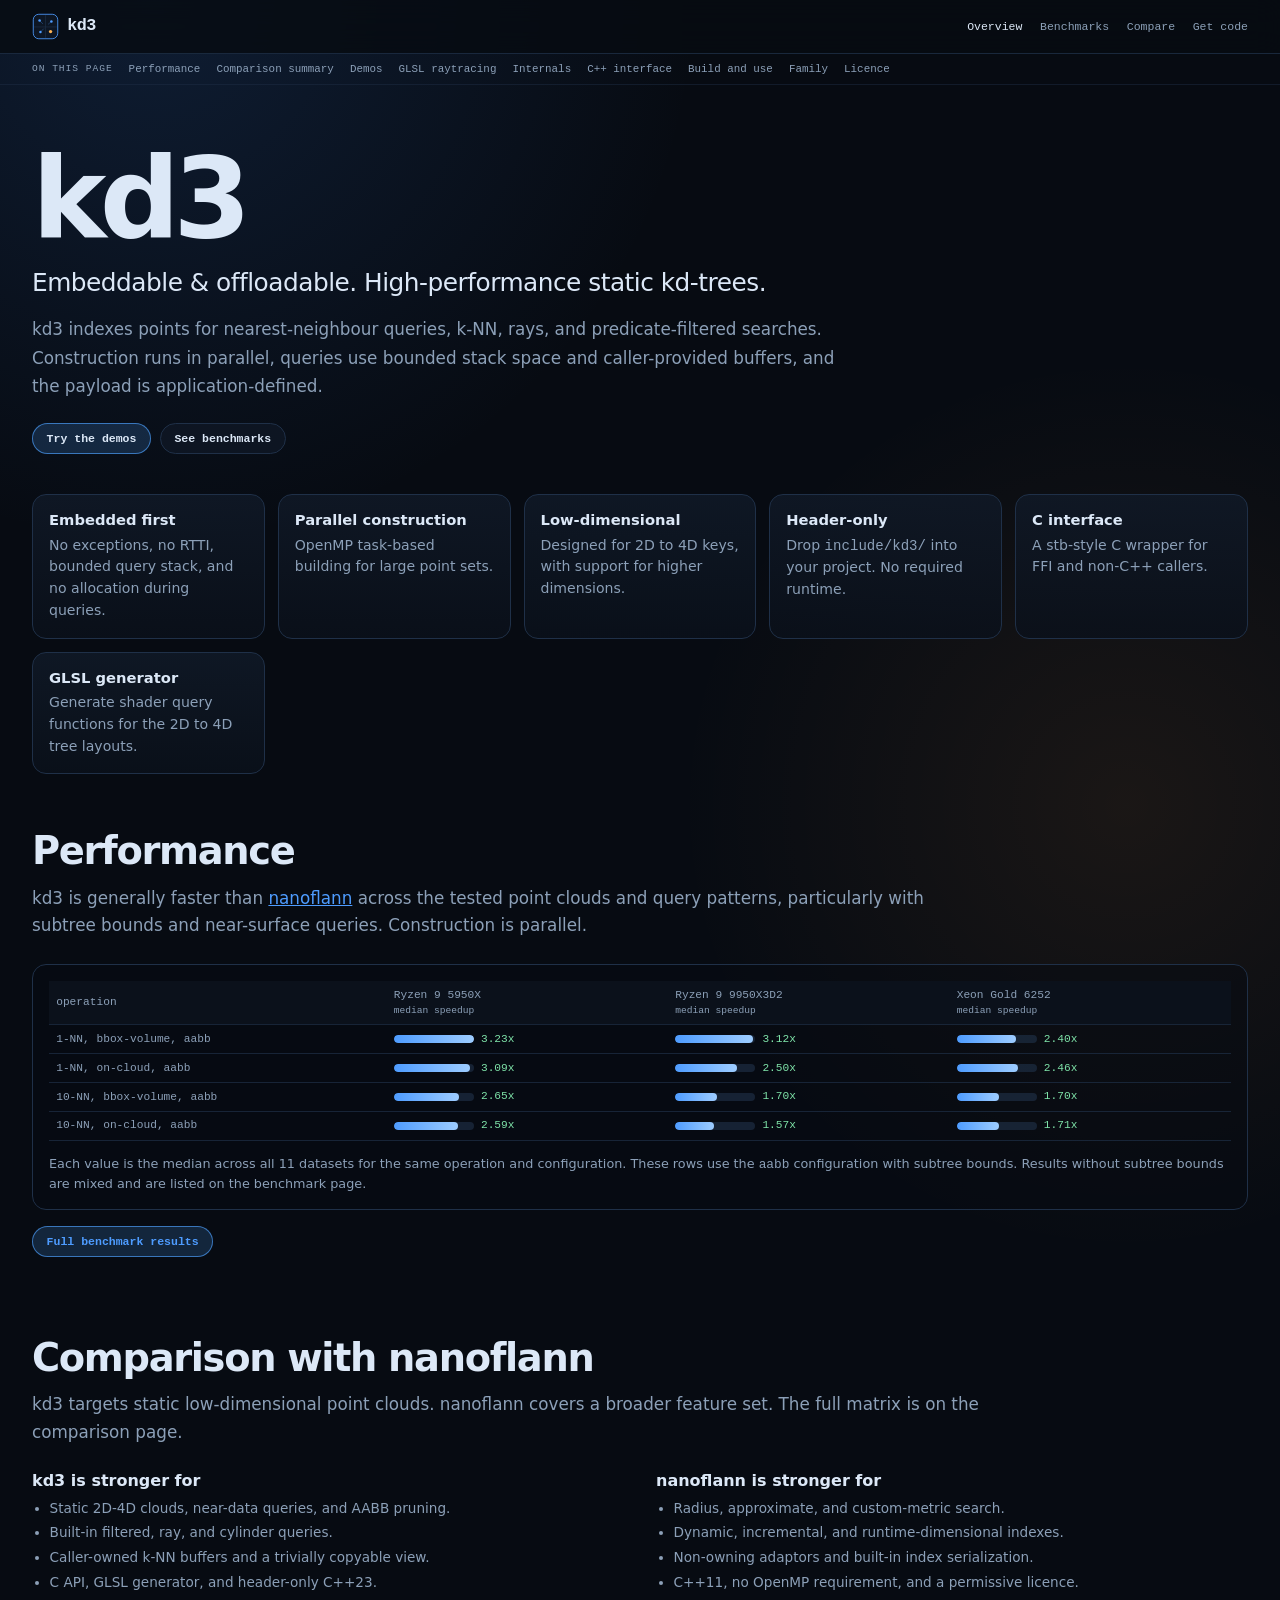
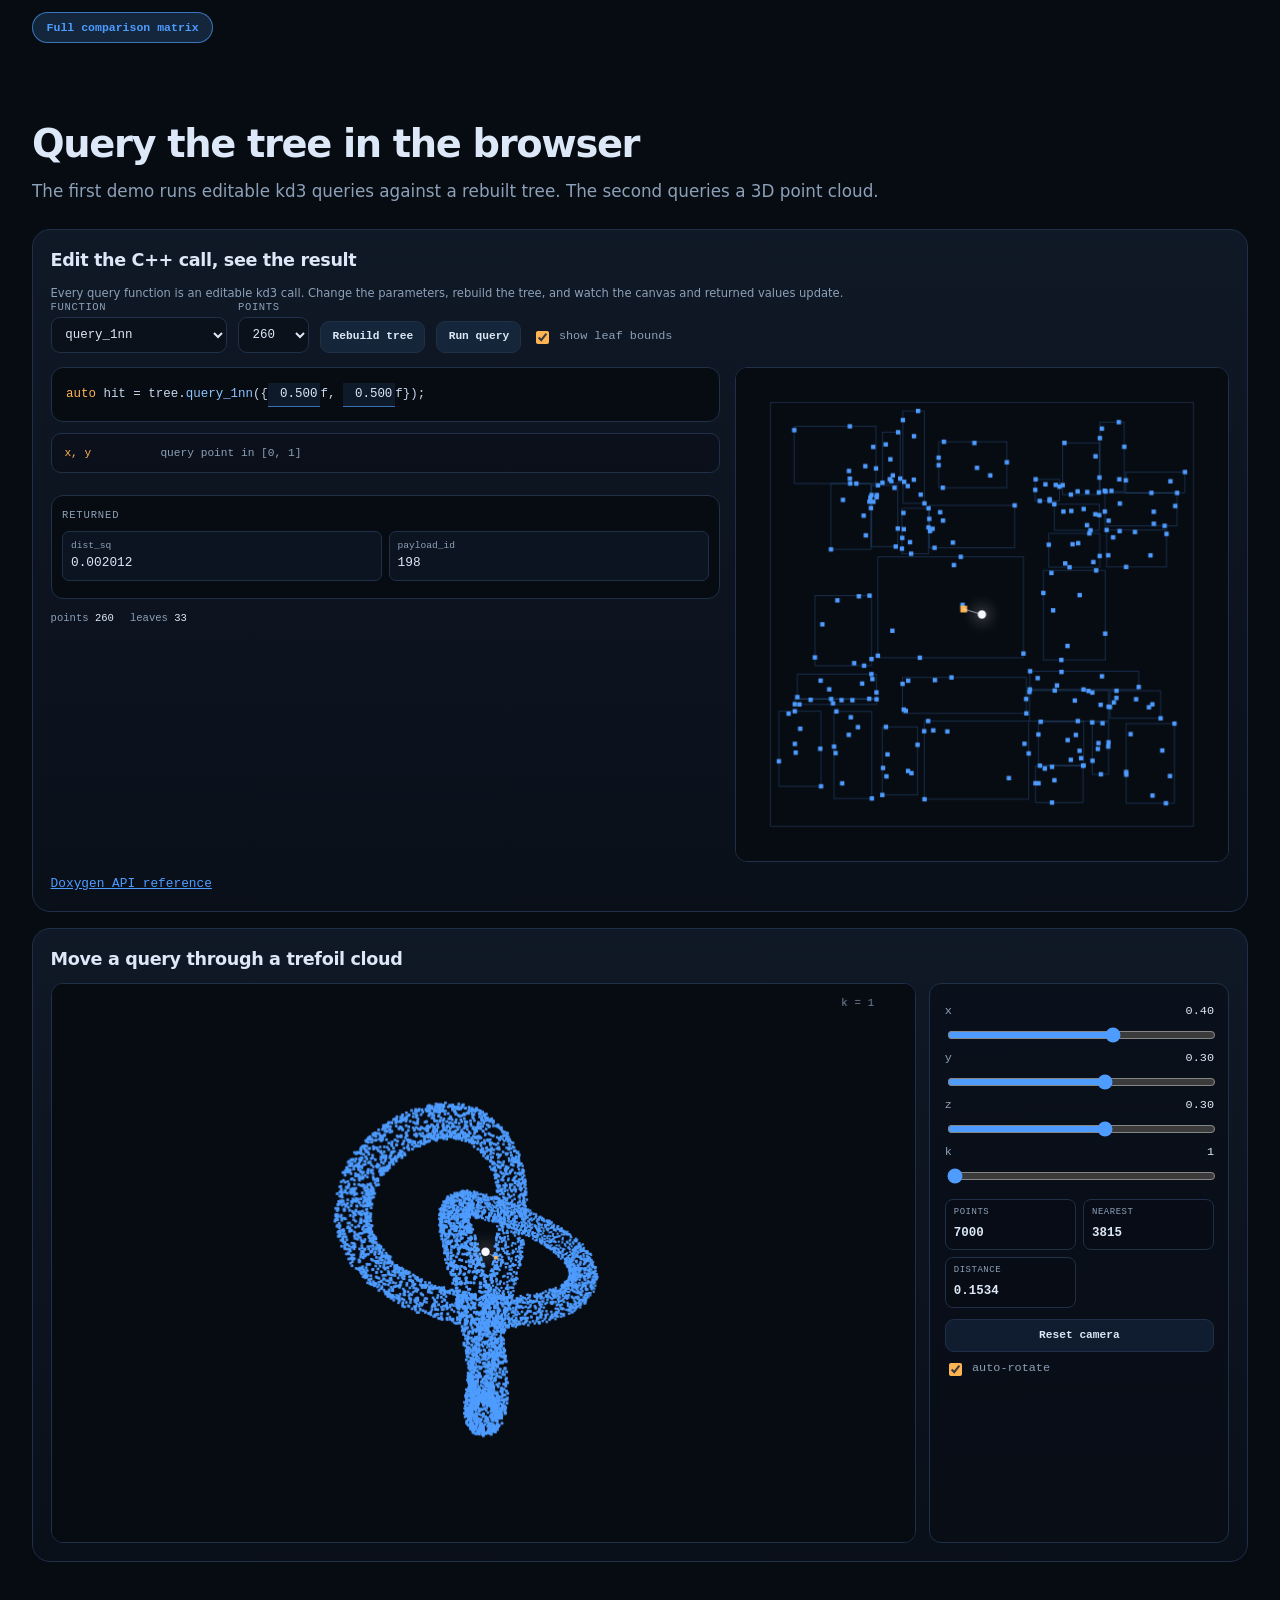
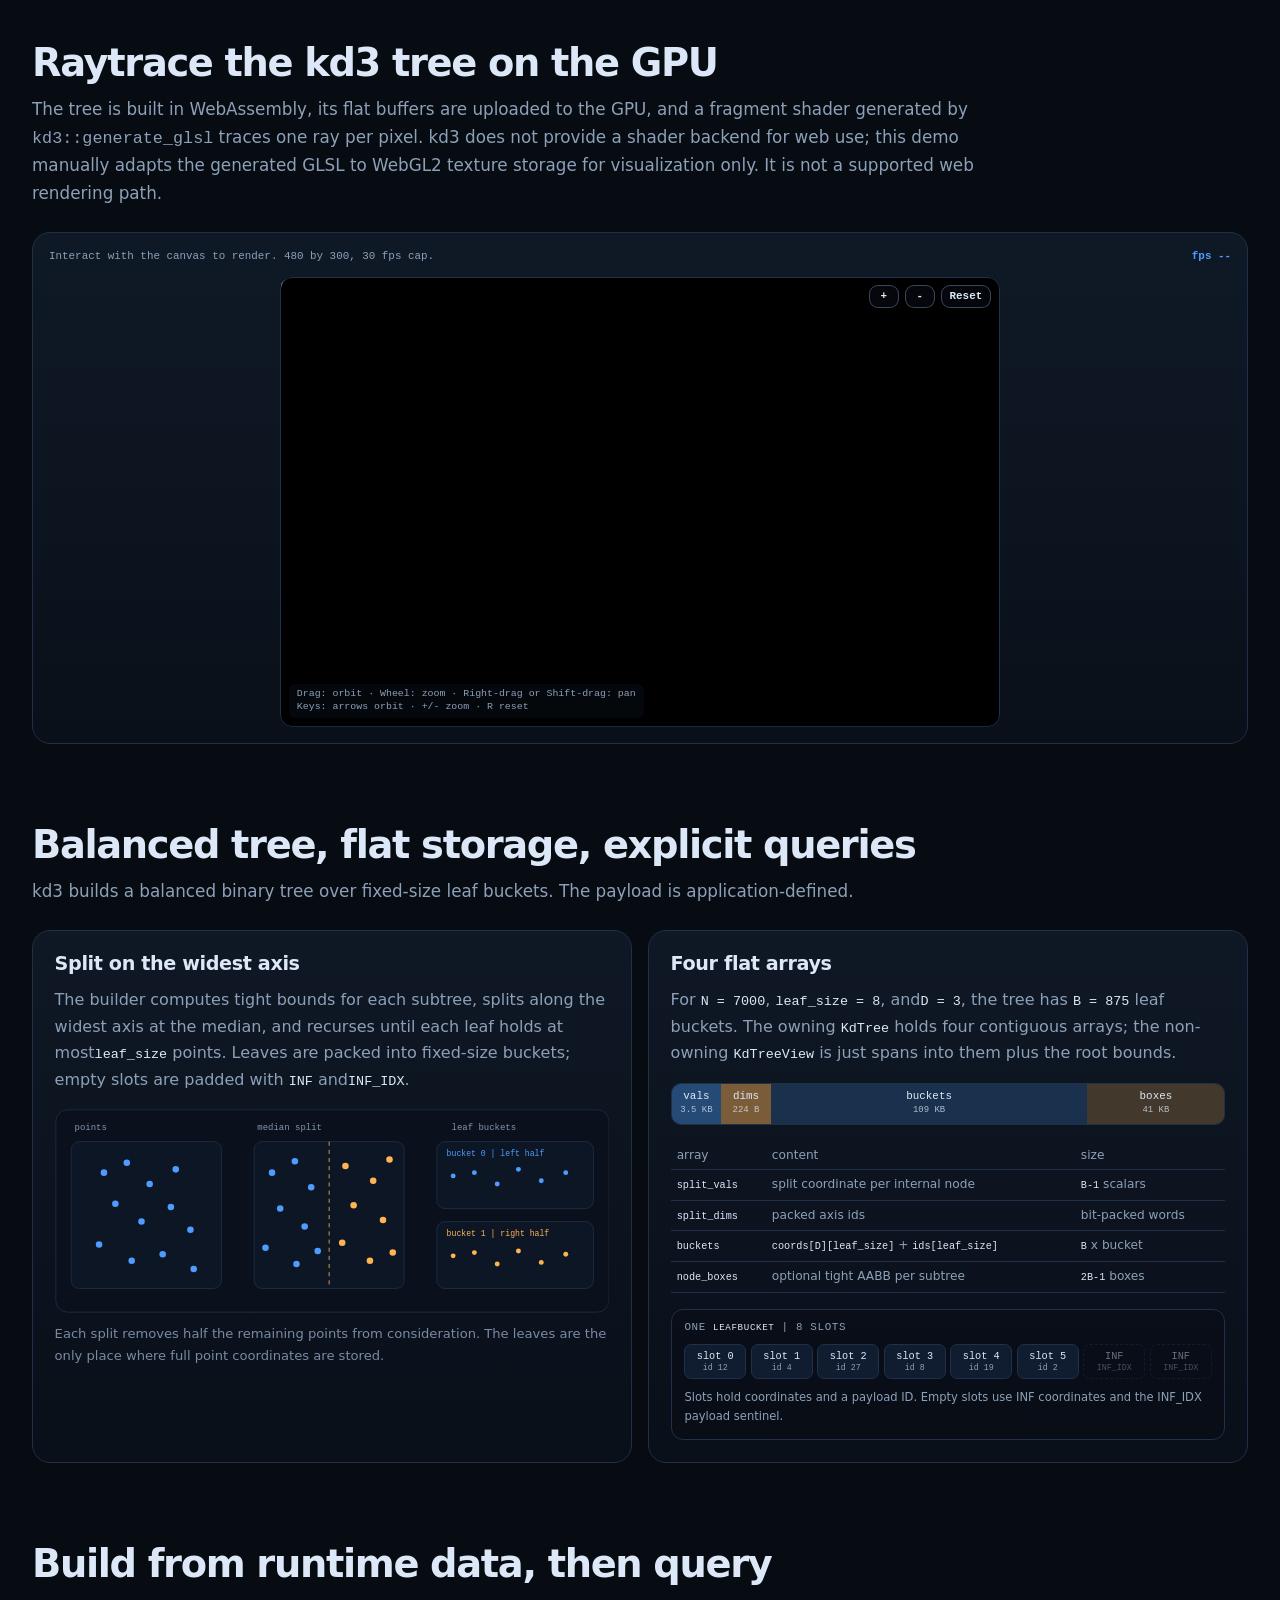
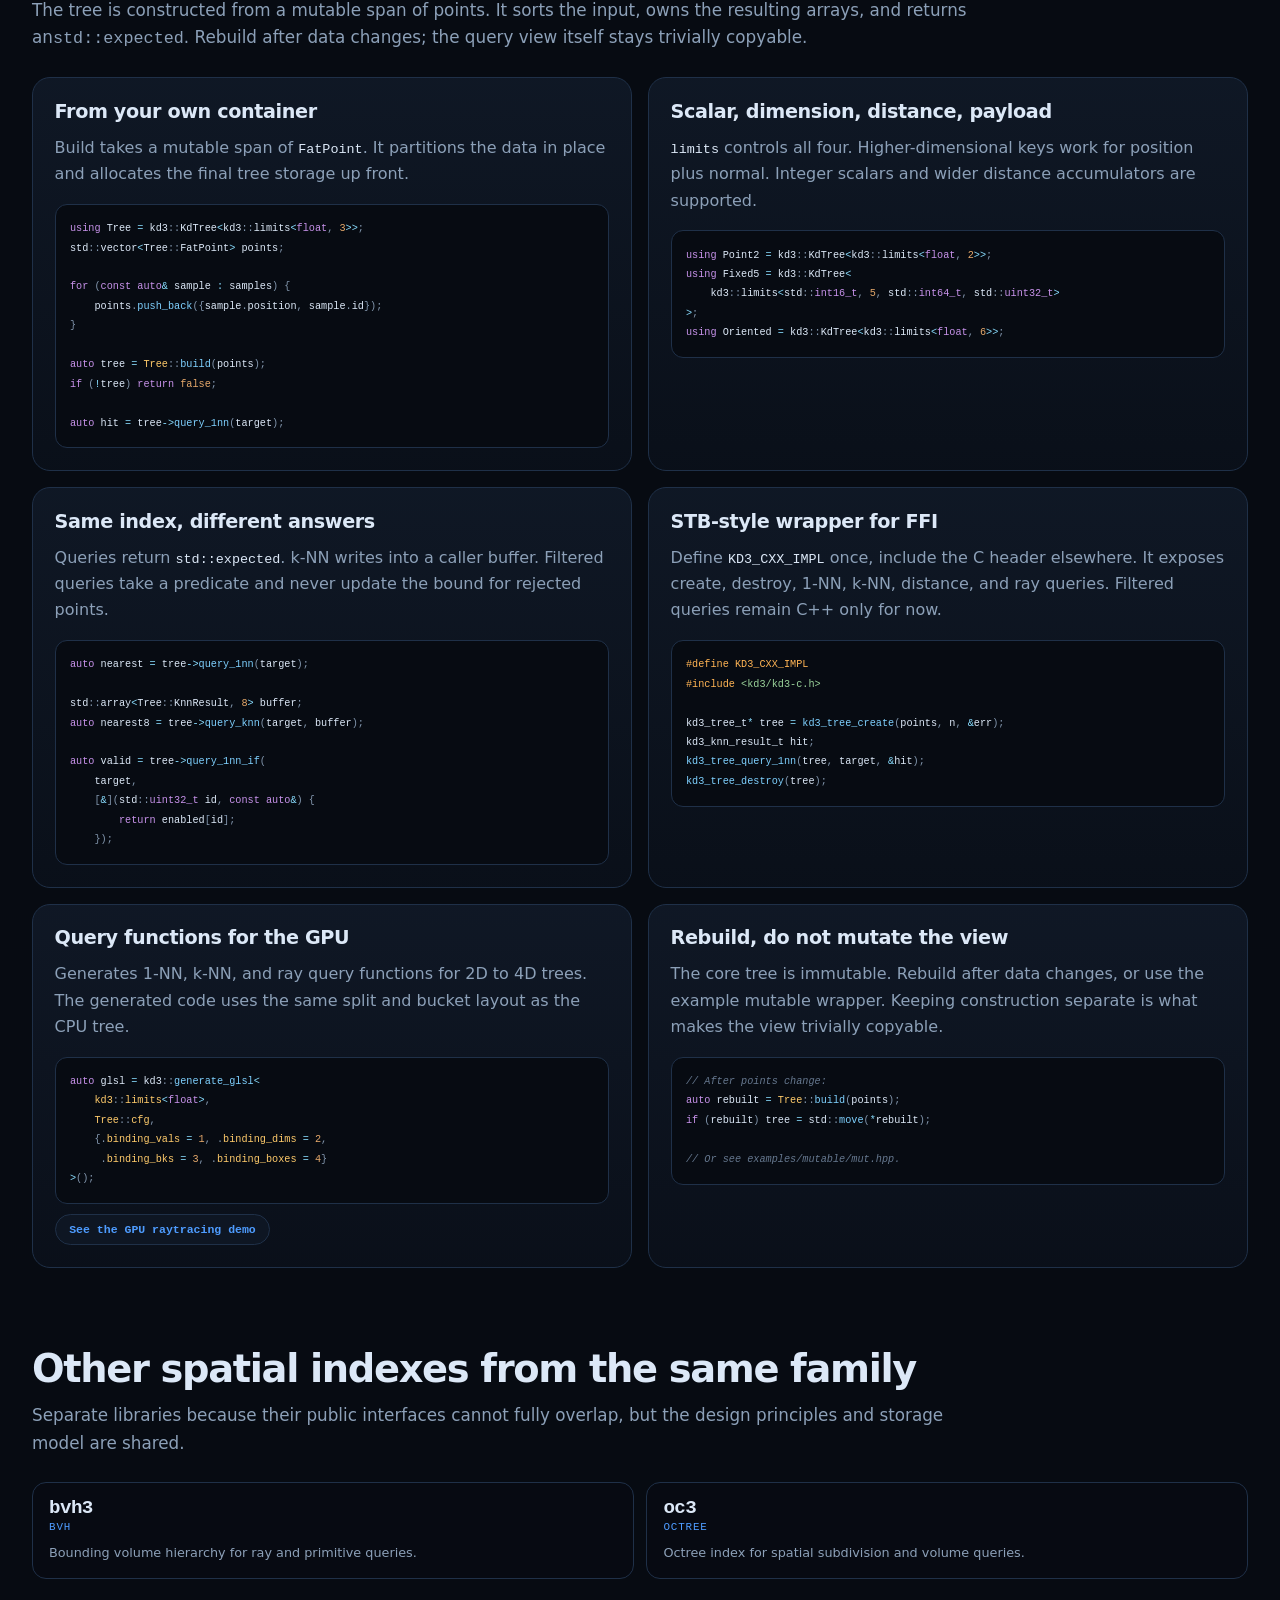
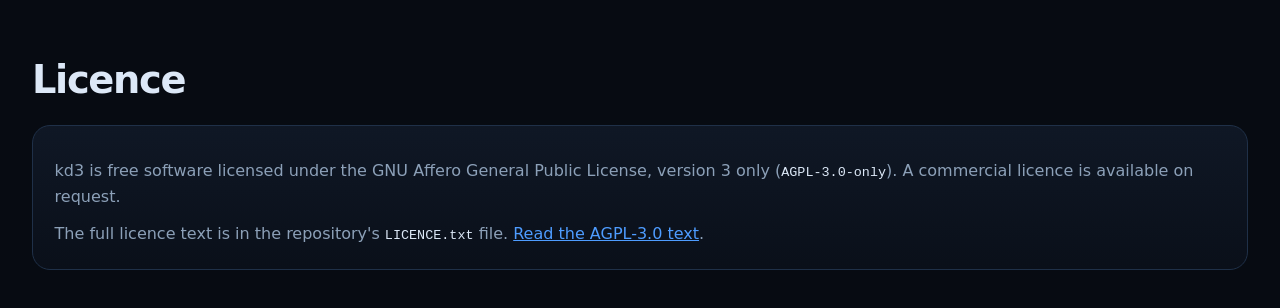
==== index.html @ 100fedd8 "deploy 2026-11-07T15:55:40.944Z" ====
<!doctype html>
<html lang="en">
<head>
  <meta charset="utf-8">
  <meta name="viewport" content="width=device-width, initial-scale=1">
  <title>kd3</title>
  
<link rel="stylesheet" crossorigin href="./index-fmd6vca0.css"><script type="module" crossorigin src="./index-9sggr6s0.js"></script></head>
<body>
<nav class="topnav"><a class="brand" href="index.html"><img class="logo" src="./logo-wp1cwgp9.svg" alt="" /><span>kd3</span></a><div class="topnav-links"><a href="index.html" aria-current="page">Overview</a><a href="benchmarks.html">Benchmarks</a><a href="compare.html">Compare</a><a href="https://github.com/KaruroChori/kd3">Get code</a></div></nav><nav class="section-nav" aria-label="On this page"><span>On this page</span><a href="#benchmarks">Performance</a><a href="#compare">Comparison summary</a><a href="#demos">Demos</a><a href="#glsl">GLSL raytracing</a><a href="#internals">Internals</a><a href="#interface">C++ interface</a><a href="#interfaces">Build and use</a><a href="#family">Family</a><a href="#licence">Licence</a></nav><header class="hero" id="top"><h1>kd3</h1><p class="subtitle">Embeddable & offloadable. High-performance static kd-trees.</p><p class="lede">kd3 indexes points for nearest-neighbour queries, k-NN, rays, and predicate-filtered searches. Construction runs in parallel, queries use bounded stack space and caller-provided buffers, and the payload is application-defined.</p><div class="hero-actions"><a class="button primary" href="#demos">Try the demos</a><a class="button" href="benchmarks.html">See benchmarks</a></div></header><section class="feature-strip"><article><strong>Embedded first</strong><p>No exceptions, no RTTI, bounded query stack, and no allocation during queries.</p></article><article><strong>Parallel construction</strong><p>OpenMP task-based building for large point sets.</p></article><article><strong>Low-dimensional</strong><p>Designed for 2D to 4D keys, with support for higher dimensions.</p></article><article><strong>Header-only</strong><p>Drop <code>include/kd3/</code> into your project. No required runtime.</p></article><article><strong>C interface</strong><p>A stb-style C wrapper for FFI and non-C++ callers.</p></article><article><strong>GLSL generator</strong><p>Generate shader query functions for the 2D to 4D tree layouts.</p></article></section><section id="benchmarks" class="section"><header class="section-head"><h2>Performance</h2><p>kd3 is generally faster than <a href="https://github.com/jlblancoc/nanoflann">nanoflann</a> across the tested point clouds and query patterns, particularly with subtree bounds and near-surface queries. Construction is parallel.</p></header><div class="bench-summary"><div class="bench-table-wrap"><table class="bench-table perf-table"><thead><tr><th>operation</th><th>Ryzen 9 5950X<small>median speedup</small></th><th>Ryzen 9 9950X3D2<small>median speedup</small></th><th>Xeon Gold 6252<small>median speedup</small></th></tr></thead><tbody><tr><td>1-NN, bbox-volume, <code>aabb</code></td><td><div class="perf-cell"><div class="bench-track"><i class="kd3" style="width:100.0%;"></i></div><strong>3.23x</strong></div></td><td><div class="perf-cell"><div class="bench-track"><i class="kd3" style="width:96.7%;"></i></div><strong>3.12x</strong></div></td><td><div class="perf-cell"><div class="bench-track"><i class="kd3" style="width:74.3%;"></i></div><strong>2.40x</strong></div></td></tr><tr><td>1-NN, on-cloud, <code>aabb</code></td><td><div class="perf-cell"><div class="bench-track"><i class="kd3" style="width:95.7%;"></i></div><strong>3.09x</strong></div></td><td><div class="perf-cell"><div class="bench-track"><i class="kd3" style="width:77.4%;"></i></div><strong>2.50x</strong></div></td><td><div class="perf-cell"><div class="bench-track"><i class="kd3" style="width:76.1%;"></i></div><strong>2.46x</strong></div></td></tr><tr><td>10-NN, bbox-volume, <code>aabb</code></td><td><div class="perf-cell"><div class="bench-track"><i class="kd3" style="width:82.2%;"></i></div><strong>2.65x</strong></div></td><td><div class="perf-cell"><div class="bench-track"><i class="kd3" style="width:52.6%;"></i></div><strong>1.70x</strong></div></td><td><div class="perf-cell"><div class="bench-track"><i class="kd3" style="width:52.7%;"></i></div><strong>1.70x</strong></div></td></tr><tr><td>10-NN, on-cloud, <code>aabb</code></td><td><div class="perf-cell"><div class="bench-track"><i class="kd3" style="width:80.3%;"></i></div><strong>2.59x</strong></div></td><td><div class="perf-cell"><div class="bench-track"><i class="kd3" style="width:48.5%;"></i></div><strong>1.57x</strong></div></td><td><div class="perf-cell"><div class="bench-track"><i class="kd3" style="width:53.1%;"></i></div><strong>1.71x</strong></div></td></tr></tbody></table></div><p>Each value is the median across all 11 datasets for the same operation and configuration. These rows use the <code>aabb</code> configuration with subtree bounds. Results without subtree bounds are mixed and are listed on the benchmark page.</p></div><p class="api-link"><a class="button primary" href="benchmarks.html">Full benchmark results</a></p></section><section id="compare" class="section"><header class="section-head"><h2>Comparison with nanoflann</h2><p>kd3 targets static low-dimensional point clouds. nanoflann covers a broader feature set. The full matrix is on the comparison page.</p></header><div class="compare-strengths"><div><h3>kd3 is stronger for</h3><ul><li>Static 2D-4D clouds, near-data queries, and AABB pruning.</li><li>Built-in filtered, ray, and cylinder queries.</li><li>Caller-owned k-NN buffers and a trivially copyable view.</li><li>C API, GLSL generator, and header-only C++23.</li></ul></div><div><h3>nanoflann is stronger for</h3><ul><li>Radius, approximate, and custom-metric search.</li><li>Dynamic, incremental, and runtime-dimensional indexes.</li><li>Non-owning adaptors and built-in index serialization.</li><li>C++11, no OpenMP requirement, and a permissive licence.</li></ul></div></div><p class="api-link"><a class="button primary" href="compare.html">Full comparison matrix</a></p></section><section id="demos" class="section"><header class="section-head"><h2>Query the tree in the browser</h2><p>The first demo runs editable kd3 queries against a rebuilt tree. The second queries a 3D point cloud.</p></header><div class="demo-stack"><article class="demo-card" id="interface"><div class="demo-header"><div><h3>Edit the C++ call, see the result</h3></div></div><p class="hint">Every query function is an editable kd3 call. Change the parameters, rebuild the tree, and watch the canvas and returned values update.</p><div class="interface-toolbar"><label>function<select id="iface-fn"><option value="1nn">query_1nn</option><option value="knn">query_knn</option><option value="distance2">query_distance2</option><option value="1nn_if">query_1nn_if</option><option value="knn_if">query_knn_if</option><option value="distance2_if">query_distance2_if</option><option value="ray">query_ray</option><option value="ray_distance">query_ray_distance</option></select></label><label>points<select id="iface-count"><option value="120">120</option><option value="260" selected>260</option><option value="500">500</option><option value="1000">1000</option></select></label><button id="iface-build" type="button">Rebuild tree</button><button id="iface-run" type="button">Run query</button><label class="check"><span class="check-spacer" aria-hidden="true"></span><span class="check-control"><input id="iface-leaves" type="checkbox" checked/>show leaf bounds</span></label></div><p id="iface-status" class="demo-loading">Loading demo...</p><div class="interface-layout"><div class="interface-left"><div id="iface-code" class="code-editor" aria-label="C++ invocation with editable parameters"></div><div id="iface-legend" class="iface-legend"></div><div id="iface-result" class="code-block compact result-block" aria-live="polite"></div><div class="iface-stats"><span>points <strong id="iface-points">n/a</strong></span><span>leaves <strong id="iface-leaf-count">n/a</strong></span></div></div><canvas id="iface-canvas" aria-label="live kd3 interface result"></canvas></div><p class="api-link"><a href="https://karurochori.github.io/kd3/">Doxygen API reference</a></p></article><article class="demo-card"><div class="demo-header"><div><h3>Move a query through a trefoil cloud</h3></div></div><p id="status" class="demo-loading">Loading demo...</p><div class="demo3d-layout"><canvas id="view" aria-label="kd3 nearest-neighbour point cloud demo"></canvas><aside class="demo-controls"><label>x <span id="qx-value">0.40</span><input id="qx" type="range" min="-1.6" max="1.6" step="0.01" value="0.40"/></label><label>y <span id="qy-value">0.30</span><input id="qy" type="range" min="-1.6" max="1.6" step="0.01" value="0.30"/></label><label>z <span id="qz-value">0.30</span><input id="qz" type="range" min="-1.6" max="1.6" step="0.01" value="0.30"/></label><label>k <span id="k-value">1</span><input id="k" type="range" min="1" max="16" step="1" value="1"/></label><div class="mini-stats"><div><span>points</span><strong id="point-count">n/a</strong></div><div><span>nearest</span><strong id="nearest-id">n/a</strong></div><div><span>distance</span><strong id="nearest-distance">n/a</strong></div></div><button id="reset-view" type="button">Reset camera</button><label class="check"><input id="auto-rotate" type="checkbox" checked/>auto-rotate</label></aside></div></article></div></section><section id="glsl" class="section"><header class="section-head"><h2>Raytrace the kd3 tree on the GPU</h2><p>The tree is built in WebAssembly, its flat buffers are uploaded to the GPU, and a fragment shader generated by <code>kd3::generate_glsl</code> traces one ray per pixel. kd3 does not provide a shader backend for web use; this demo manually adapts the generated GLSL to WebGL2 texture storage for visualization only. It is not a supported web rendering path.</p></header><div class="glsl-card"><div class="glsl-toolbar"><span id="glsl-status">Interact with the canvas to render. 480 by 300, 30 fps cap.</span><span id="glsl-fps">fps --</span></div><div class="glsl-stage" id="glsl-stage"><canvas id="glsl-canvas" width="480" height="300" tabindex="0" aria-label="kd3 GLSL raytraced torus knot"></canvas><div id="glsl-placeholder">Click or scroll to start. Drag to orbit, wheel to zoom.</div><div class="glsl-controls"><button id="glsl-zoom-in" type="button" aria-label="Zoom in">+</button><button id="glsl-zoom-out" type="button" aria-label="Zoom out">-</button><button id="glsl-reset" type="button">Reset</button></div><div class="glsl-help">Drag: orbit · Wheel: zoom · Right-drag or Shift-drag: pan<br/>Keys: arrows orbit · +/- zoom · R reset</div></div></div></section><section id="internals" class="section"><header class="section-head"><h2>Balanced tree, flat storage, explicit queries</h2><p>kd3 builds a balanced binary tree over fixed-size leaf buckets. The payload is application-defined.</p></header><div class="internals-grid"><article class="info-card"><h3>Split on the widest axis</h3><p>The builder computes tight bounds for each subtree, splits along the widest axis at the median, and recurses until each leaf holds at most<code>leaf_size</code> points. Leaves are packed into fixed-size buckets; empty slots are padded with <code>INF</code> and<code>INF_IDX</code>.</p><svg class="build-figure" viewBox="0 0 680 250" role="img" aria-label="A point cloud split by a median plane, then grouped into leaf buckets"><rect x="1" y="1" width="678" height="248" rx="14" fill="#0a111c" stroke="#1f3048"></rect><g font-family="ui-monospace, SFMono-Regular, Menlo, monospace" font-size="11" fill="#8296ad"><text x="24" y="26">points</text><text x="248" y="26">median split</text><text x="486" y="26">leaf buckets</text></g><rect x="20" y="40" width="184" height="180" rx="10" fill="#0d1624" stroke="#1f3048"></rect><g fill="#4e9cff"><circle cx="60" cy="78" r="4"></circle><circle cx="88" cy="66" r="4"></circle><circle cx="116" cy="92" r="4"></circle><circle cx="148" cy="74" r="4"></circle><circle cx="74" cy="116" r="4"></circle><circle cx="106" cy="138" r="4"></circle><circle cx="142" cy="120" r="4"></circle><circle cx="166" cy="148" r="4"></circle><circle cx="54" cy="166" r="4"></circle><circle cx="94" cy="186" r="4"></circle><circle cx="132" cy="178" r="4"></circle><circle cx="170" cy="196" r="4"></circle></g><rect x="244" y="40" width="184" height="180" rx="10" fill="#0d1624" stroke="#1f3048"></rect><line x1="336" y1="40" x2="336" y2="220" stroke="#ffb454" stroke-dasharray="5 5"></line><g fill="#4e9cff"><circle cx="266" cy="78" r="4"></circle><circle cx="294" cy="64" r="4"></circle><circle cx="314" cy="96" r="4"></circle><circle cx="276" cy="122" r="4"></circle><circle cx="306" cy="144" r="4"></circle><circle cx="258" cy="170" r="4"></circle><circle cx="296" cy="190" r="4"></circle><circle cx="322" cy="174" r="4"></circle></g><g fill="#ffb454"><circle cx="356" cy="70" r="4"></circle><circle cx="390" cy="88" r="4"></circle><circle cx="410" cy="62" r="4"></circle><circle cx="366" cy="118" r="4"></circle><circle cx="402" cy="136" r="4"></circle><circle cx="352" cy="164" r="4"></circle><circle cx="386" cy="186" r="4"></circle><circle cx="414" cy="176" r="4"></circle></g><rect x="468" y="40" width="192" height="82" rx="10" fill="#0d1624" stroke="#1f3048"></rect><rect x="468" y="138" width="192" height="82" rx="10" fill="#0d1624" stroke="#1f3048"></rect><g font-family="ui-monospace, SFMono-Regular, Menlo, monospace" font-size="10" fill="#4e9cff"><text x="480" y="58">bucket 0 | left half</text><circle cx="488" cy="82" r="3"></circle><circle cx="514" cy="78" r="3"></circle><circle cx="542" cy="92" r="3"></circle><circle cx="568" cy="74" r="3"></circle><circle cx="596" cy="88" r="3"></circle><circle cx="626" cy="78" r="3"></circle></g><g font-family="ui-monospace, SFMono-Regular, Menlo, monospace" font-size="10" fill="#ffb454"><text x="480" y="156">bucket 1 | right half</text><circle cx="488" cy="180" r="3"></circle><circle cx="514" cy="176" r="3"></circle><circle cx="542" cy="190" r="3"></circle><circle cx="568" cy="174" r="3"></circle><circle cx="596" cy="188" r="3"></circle><circle cx="626" cy="178" r="3"></circle></g></svg><p class="caption">Each split removes half the remaining points from consideration. The leaves are the only place where full point coordinates are stored.</p></article><article class="info-card"><h3>Four flat arrays</h3><p>For <code>N = 7000</code>, <code>leaf_size = 8</code>, and<code>D = 3</code>, the tree has <code>B = 875</code> leaf buckets. The owning <code>KdTree</code> holds four contiguous arrays; the non-owning <code>KdTreeView</code> is just spans into them plus the root bounds.</p><div class="memory-bar" aria-label="Approximate memory layout"><div class="mem-seg mem-vals" style="flex:3;">vals <span>3.5 KB</span></div><div class="mem-seg mem-dims" style="flex:1;">dims <span>224 B</span></div><div class="mem-seg mem-buckets" style="flex:68;">buckets <span>109 KB</span></div><div class="mem-seg mem-boxes" style="flex:28;">boxes <span>41 KB</span></div></div><table class="mem-table"><thead><tr><th>array</th><th>content</th><th>size</th></tr></thead><tbody><tr><td><code>split_vals</code></td><td>split coordinate per internal node</td><td><code>B-1</code> scalars</td></tr><tr><td><code>split_dims</code></td><td>packed axis ids</td><td>bit-packed words</td></tr><tr><td><code>buckets</code></td><td><code>coords[D][leaf_size]</code> + <code>ids[leaf_size]</code></td><td><code>B</code> x bucket</td></tr><tr><td><code>node_boxes</code></td><td>optional tight AABB per subtree</td><td><code>2B-1</code> boxes</td></tr></tbody></table><div class="bucket-detail"><div class="bucket-title">one <code>LeafBucket</code> | 8 slots</div><div class="bucket-slots"><div><span>slot 0</span><small>id 12</small></div><div><span>slot 1</span><small>id 4</small></div><div><span>slot 2</span><small>id 27</small></div><div><span>slot 3</span><small>id 8</small></div><div><span>slot 4</span><small>id 19</small></div><div><span>slot 5</span><small>id 2</small></div><div class="pad"><span>INF</span><small>INF_IDX</small></div><div class="pad"><span>INF</span><small>INF_IDX</small></div></div><p>Slots hold coordinates and a payload ID. Empty slots use INF coordinates and the INF_IDX payload sentinel.</p></div></article></div></section><section id="interfaces" class="section"><header class="section-head"><h2>Build from runtime data, then query</h2><p>The tree is constructed from a mutable span of points. It sorts the input, owns the resulting arrays, and returns an<code>std::expected</code>. Rebuild after data changes; the query view itself stays trivially copyable.</p></header><div class="internals-grid"><article class="info-card"><h3>From your own container</h3><p>Build takes a mutable span of <code>FatPoint</code>. It partitions the data in place and allocates the final tree storage up front.</p><pre class="code-block"><code><span class="token keyword">using</span> Tree <span class="token operator">=</span> kd3<span class="token double-colon punctuation">::</span>KdTree<span class="token operator">&lt;</span>kd3<span class="token double-colon punctuation">::</span>limits<span class="token operator">&lt;</span><span class="token keyword">float</span><span class="token punctuation">,</span> <span class="token number">3</span><span class="token operator">>></span><span class="token punctuation">;</span>
std<span class="token double-colon punctuation">::</span>vector<span class="token operator">&lt;</span>Tree<span class="token double-colon punctuation">::</span>FatPoint<span class="token operator">></span> points<span class="token punctuation">;</span>

<span class="token keyword">for</span> <span class="token punctuation">(</span><span class="token keyword">const</span> <span class="token keyword">auto</span><span class="token operator">&amp;</span> sample <span class="token operator">:</span> samples<span class="token punctuation">)</span> <span class="token punctuation">{</span>
    points<span class="token punctuation">.</span><span class="token function">push_back</span><span class="token punctuation">(</span><span class="token punctuation">{</span>sample<span class="token punctuation">.</span>position<span class="token punctuation">,</span> sample<span class="token punctuation">.</span>id<span class="token punctuation">}</span><span class="token punctuation">)</span><span class="token punctuation">;</span>
<span class="token punctuation">}</span>

<span class="token keyword">auto</span> tree <span class="token operator">=</span> <span class="token class-name">Tree</span><span class="token double-colon punctuation">::</span><span class="token function">build</span><span class="token punctuation">(</span>points<span class="token punctuation">)</span><span class="token punctuation">;</span>
<span class="token keyword">if</span> <span class="token punctuation">(</span><span class="token operator">!</span>tree<span class="token punctuation">)</span> <span class="token keyword">return</span> <span class="token boolean">false</span><span class="token punctuation">;</span>

<span class="token keyword">auto</span> hit <span class="token operator">=</span> tree<span class="token operator">-></span><span class="token function">query_1nn</span><span class="token punctuation">(</span>target<span class="token punctuation">)</span><span class="token punctuation">;</span></code></pre></article><article class="info-card"><h3>Scalar, dimension, distance, payload</h3><p><code>limits</code> controls all four. Higher-dimensional keys work for position plus normal. Integer scalars and wider distance accumulators are supported.</p><pre class="code-block"><code><span class="token keyword">using</span> Point2 <span class="token operator">=</span> kd3<span class="token double-colon punctuation">::</span>KdTree<span class="token operator">&lt;</span>kd3<span class="token double-colon punctuation">::</span>limits<span class="token operator">&lt;</span><span class="token keyword">float</span><span class="token punctuation">,</span> <span class="token number">2</span><span class="token operator">>></span><span class="token punctuation">;</span>
<span class="token keyword">using</span> Fixed5 <span class="token operator">=</span> kd3<span class="token double-colon punctuation">::</span>KdTree<span class="token operator">&lt;</span>
    kd3<span class="token double-colon punctuation">::</span>limits<span class="token operator">&lt;</span>std<span class="token double-colon punctuation">::</span><span class="token keyword">int16_t</span><span class="token punctuation">,</span> <span class="token number">5</span><span class="token punctuation">,</span> std<span class="token double-colon punctuation">::</span><span class="token keyword">int64_t</span><span class="token punctuation">,</span> std<span class="token double-colon punctuation">::</span><span class="token keyword">uint32_t</span><span class="token operator">></span>
<span class="token operator">></span><span class="token punctuation">;</span>
<span class="token keyword">using</span> Oriented <span class="token operator">=</span> kd3<span class="token double-colon punctuation">::</span>KdTree<span class="token operator">&lt;</span>kd3<span class="token double-colon punctuation">::</span>limits<span class="token operator">&lt;</span><span class="token keyword">float</span><span class="token punctuation">,</span> <span class="token number">6</span><span class="token operator">>></span><span class="token punctuation">;</span></code></pre></article><article class="info-card"><h3>Same index, different answers</h3><p>Queries return <code>std::expected</code>. k-NN writes into a caller buffer. Filtered queries take a predicate and never update the bound for rejected points.</p><pre class="code-block"><code><span class="token keyword">auto</span> nearest <span class="token operator">=</span> tree<span class="token operator">-></span><span class="token function">query_1nn</span><span class="token punctuation">(</span>target<span class="token punctuation">)</span><span class="token punctuation">;</span>

std<span class="token double-colon punctuation">::</span>array<span class="token operator">&lt;</span>Tree<span class="token double-colon punctuation">::</span>KnnResult<span class="token punctuation">,</span> <span class="token number">8</span><span class="token operator">></span> buffer<span class="token punctuation">;</span>
<span class="token keyword">auto</span> nearest8 <span class="token operator">=</span> tree<span class="token operator">-></span><span class="token function">query_knn</span><span class="token punctuation">(</span>target<span class="token punctuation">,</span> buffer<span class="token punctuation">)</span><span class="token punctuation">;</span>

<span class="token keyword">auto</span> valid <span class="token operator">=</span> tree<span class="token operator">-></span><span class="token function">query_1nn_if</span><span class="token punctuation">(</span>
    target<span class="token punctuation">,</span>
    <span class="token punctuation">[</span><span class="token operator">&amp;</span><span class="token punctuation">]</span><span class="token punctuation">(</span>std<span class="token double-colon punctuation">::</span><span class="token keyword">uint32_t</span> id<span class="token punctuation">,</span> <span class="token keyword">const</span> <span class="token keyword">auto</span><span class="token operator">&amp;</span><span class="token punctuation">)</span> <span class="token punctuation">{</span>
        <span class="token keyword">return</span> enabled<span class="token punctuation">[</span>id<span class="token punctuation">]</span><span class="token punctuation">;</span>
    <span class="token punctuation">}</span><span class="token punctuation">)</span><span class="token punctuation">;</span></code></pre></article><article class="info-card"><h3>STB-style wrapper for FFI</h3><p>Define <code>KD3_CXX_IMPL</code> once, include the C header elsewhere. It exposes create, destroy, 1-NN, k-NN, distance, and ray queries. Filtered queries remain C++ only for now.</p><pre class="code-block"><code><span class="token macro property"><span class="token directive-hash">#</span><span class="token directive keyword">define</span> <span class="token macro-name">KD3_CXX_IMPL</span></span>
<span class="token macro property"><span class="token directive-hash">#</span><span class="token directive keyword">include</span> <span class="token string">&lt;kd3/kd3-c.h></span></span>

kd3_tree_t<span class="token operator">*</span> tree <span class="token operator">=</span> <span class="token function">kd3_tree_create</span><span class="token punctuation">(</span>points<span class="token punctuation">,</span> n<span class="token punctuation">,</span> <span class="token operator">&amp;</span>err<span class="token punctuation">)</span><span class="token punctuation">;</span>
kd3_knn_result_t hit<span class="token punctuation">;</span>
<span class="token function">kd3_tree_query_1nn</span><span class="token punctuation">(</span>tree<span class="token punctuation">,</span> target<span class="token punctuation">,</span> <span class="token operator">&amp;</span>hit<span class="token punctuation">)</span><span class="token punctuation">;</span>
<span class="token function">kd3_tree_destroy</span><span class="token punctuation">(</span>tree<span class="token punctuation">)</span><span class="token punctuation">;</span></code></pre></article><article class="info-card"><h3>Query functions for the GPU</h3><p>Generates 1-NN, k-NN, and ray query functions for 2D to 4D trees. The generated code uses the same split and bucket layout as the CPU tree.</p><pre class="code-block"><code><span class="token keyword">auto</span> glsl <span class="token operator">=</span> kd3<span class="token double-colon punctuation">::</span><span class="token generic-function"><span class="token function">generate_glsl</span><span class="token generic class-name"><span class="token operator">&lt;</span>
    kd3<span class="token double-colon punctuation">::</span>limits<span class="token operator">&lt;</span><span class="token keyword">float</span><span class="token operator">></span><span class="token punctuation">,</span>
    Tree<span class="token double-colon punctuation">::</span>cfg<span class="token punctuation">,</span>
    <span class="token punctuation">{</span><span class="token punctuation">.</span>binding_vals <span class="token operator">=</span> <span class="token number">1</span><span class="token punctuation">,</span> <span class="token punctuation">.</span>binding_dims <span class="token operator">=</span> <span class="token number">2</span><span class="token punctuation">,</span>
     <span class="token punctuation">.</span>binding_bks <span class="token operator">=</span> <span class="token number">3</span><span class="token punctuation">,</span> <span class="token punctuation">.</span>binding_boxes <span class="token operator">=</span> <span class="token number">4</span><span class="token punctuation">}</span>
<span class="token operator">></span></span></span><span class="token punctuation">(</span><span class="token punctuation">)</span><span class="token punctuation">;</span></code></pre><p class="api-link"><a class="button" href="#glsl">See the GPU raytracing demo</a></p></article><article class="info-card"><h3>Rebuild, do not mutate the view</h3><p>The core tree is immutable. Rebuild after data changes, or use the example mutable wrapper. Keeping construction separate is what makes the view trivially copyable.</p><pre class="code-block"><code><span class="token comment">// After points change:</span>
<span class="token keyword">auto</span> rebuilt <span class="token operator">=</span> <span class="token class-name">Tree</span><span class="token double-colon punctuation">::</span><span class="token function">build</span><span class="token punctuation">(</span>points<span class="token punctuation">)</span><span class="token punctuation">;</span>
<span class="token keyword">if</span> <span class="token punctuation">(</span>rebuilt<span class="token punctuation">)</span> tree <span class="token operator">=</span> std<span class="token double-colon punctuation">::</span><span class="token function">move</span><span class="token punctuation">(</span><span class="token operator">*</span>rebuilt<span class="token punctuation">)</span><span class="token punctuation">;</span>

<span class="token comment">// Or see examples/mutable/mut.hpp.</span></code></pre></article></div></section><section id="family" class="section"><header class="section-head"><h2>Other spatial indexes from the same family</h2><p>Separate libraries because their public interfaces cannot fully overlap, but the design principles and storage model are shared.</p></header><div class="family-grid"><a class="family-card" href="https://github.com/karurochori/bvh3"><strong>bvh3</strong><span>BVH</span><p>Bounding volume hierarchy for ray and primitive queries.</p></a><a class="family-card" href="https://github.com/karurochori/oc3"><strong>oc3</strong><span>octree</span><p>Octree index for spatial subdivision and volume queries.</p></a></div></section><section id="licence" class="section"><header class="section-head"><h2>Licence</h2></header><div class="info-card"><p>kd3 is free software licensed under the GNU Affero General Public License, version 3 only (<code>AGPL-3.0-only</code>). A commercial licence is available on request.</p><p>The full licence text is in the repository's <code>LICENCE.txt</code> file. <a href="https://www.gnu.org/licenses/agpl-3.0.html">Read the AGPL-3.0 text</a>.</p></div></section><pre id="fatal" hidden></pre>
  
</body>
</html>
---- index-fmd6vca0.css ----
:root{--buncss-light: ;--buncss-dark:initial;color-scheme:dark;--bg:#070b12;--bg-soft:#0b111b;--panel:#101927;--line:#1f3048;--text:#dce8f7;--muted:#8ca0b8;--accent:#4e9cff;--accent-2:#ffb454;--good:#7ee2a8;--bad:#ff8a8a}*{box-sizing:border-box}[hidden]{display:none!important}html{scroll-behavior:smooth}body{background:radial-gradient(circle at 12% 0%,#306ec82e,transparent 34rem),radial-gradient(circle at 88% 12%,#ffa04014,transparent 28rem),var(--bg);color:var(--text);min-height:100%;margin:0;font-family:ui-sans-serif,system-ui,-apple-system,BlinkMacSystemFont,Segoe UI,Roboto,Noto Sans,Ubuntu,Cantarell,Helvetica Neue,sans-serif}a{color:var(--accent)}code{font-family:ui-monospace,SFMono-Regular,Menlo,Consolas,monospace}.topnav{position:sticky;z-index:40;display:flex;backdrop-filter:blur(14px);background:#070b12d1;border-bottom:1px solid #1f3048cc;justify-content:space-between;align-items: center;gap:1rem;padding:.8rem max(2rem,50% - 640px + 2rem);top:0}.brand{display:inline-flex;color:var(--text);letter-spacing:-.03em;text-decoration:none;align-items: center;gap:.5rem;font:600 1.05rem/1 ui-monospace,SFMono-Regular,Menlo,monospace}.logo{display:block;width:1.7rem;height:1.7rem}.page-title{letter-spacing:-.05em;margin:0;font-size:clamp(2.6rem,6vw,4rem);line-height:1}.topnav-links{display:flex;flex-wrap:wrap;gap:.35rem 1.1rem}.topnav-links a{color:var(--muted);text-decoration:none;font:.72rem/1 ui-monospace,SFMono-Regular,Menlo,monospace}.topnav-links a:hover,.topnav-links a[aria-current=page]{color:var(--text)}.section-nav{display:flex;border-bottom:1px solid #1f304873;flex-wrap:wrap;align-items: center;gap:.4rem 1rem;max-width:1280px;margin:0 auto;padding:.55rem 2rem;font:.68rem/1.2 ui-monospace,SFMono-Regular,Menlo,monospace}.section-nav span{color:var(--muted);letter-spacing:.1em;text-transform:uppercase;font-size:.6rem}.section-nav a{color:var(--muted);text-decoration:none}.section-nav a:hover{color:var(--text)}.hero{max-width:1280px;margin:0 auto;padding:4rem 2rem 2.5rem}h1{letter-spacing:-.06em;margin:0;font-size:clamp(3.4rem,9vw,7rem);line-height:.88}.subtitle{color:var(--text);letter-spacing:-.02em;max-width:56rem;margin:1.1rem 0 0;font-size:clamp(1.15rem,2vw,1.55rem);line-height:1.35}.lede{color:var(--muted);max-width:52rem;margin:1rem 0 0;font-size:1.05rem;line-height:1.7}.hero-actions{display:flex;flex-wrap:wrap;gap:.55rem;margin-top:1.4rem}.button{display:inline-flex;border:1px solid var(--line);color:var(--text);text-decoration:none;background:#101927b3;border-radius:999px;align-items: center;padding:.55rem .85rem;font:600 .72rem/1 ui-monospace,SFMono-Regular,Menlo,monospace}.button:hover{border-color:var(--accent);background:#4ea1ff1f}.button.primary{background:#4ea1ff2e;border-color:#4ea1ffa6}.feature-strip{display:grid;grid-template-columns:repeat(auto-fit,minmax(220px,1fr));gap:.8rem;max-width:1280px;margin:0 auto;padding:0 2rem 1rem}.feature-strip article{border:1px solid var(--line);background:linear-gradient(#101927d9,#0a101ad9);border-radius:14px;padding:1rem}.feature-strip strong{display:block;margin-bottom:.4rem;font-size:.92rem}.feature-strip p{color:var(--muted);margin:0;font-size:.88rem;line-height:1.55}.section{max-width:1280px;margin:0 auto;padding:2.5rem 2rem;scroll-margin-top:4rem}.section-head{max-width:60rem;margin-bottom:1.5rem}.section-head h2{color:var(--text);letter-spacing:-.035em;margin:0;font-size:clamp(1.7rem,3vw,2.5rem);font-weight:600;line-height:1.08}.section-head>p:last-child{color:var(--muted);margin:.8rem 0 0;font-size:1.05rem;line-height:1.65}.bench-card{border:1px solid var(--line);background:linear-gradient(#101927f2,#0a101af2);border-radius:18px;padding:1.1rem}.perf-table th small{display:block;color:var(--muted);letter-spacing:0;text-transform:none;margin-top:.15rem;font-size:.6rem;font-weight:400}.perf-cell{display:flex;align-items: center;gap:.45rem}.perf-cell .bench-track{width:5rem;height:8px}.perf-cell strong{color:var(--good);min-width:2.8rem;font:500 .7rem/1 ui-monospace,SFMono-Regular,Menlo,monospace}.bench-attribution{color:var(--muted);margin:0 0 1rem;font-size:.74rem;line-height:1.5}.bench-attribution a{color:var(--accent)}.bench-notes{color:var(--muted);margin:0 0 1rem;font-size:.74rem;line-height:1.6}.bench-notes code{color:var(--accent-2);font:.9em/1.4 ui-monospace,SFMono-Regular,Menlo,monospace}.bench-overview{margin:0 0 1.2rem}.bench-overview-head{margin-bottom:.65rem}.bench-overview-head h2{color:var(--text);margin:0;font-size:1rem;font-weight:600}.bench-overview-head p{color:var(--muted);margin:.3rem 0 0;font-size:.74rem;line-height:1.5}.bench-summary{border:1px solid var(--line);background:#070b1280;border-radius:14px;margin-bottom:1rem;padding:1rem}.bench-summary-grid{display:grid;grid-template-columns:repeat(5,minmax(0,1fr));gap:.6rem}.bench-summary-grid div{border:1px solid var(--line);background:#4ea1ff0d;border-radius:9px;padding:.6rem}.bench-summary-grid span{display:block;color:var(--muted);letter-spacing:.06em;text-transform:uppercase;margin-bottom:.3rem;font:.6rem/1 ui-monospace,SFMono-Regular,Menlo,monospace}.bench-summary-grid strong{color:var(--text);font:600 1.05rem/1 ui-monospace,SFMono-Regular,Menlo,monospace}.bench-summary p{color:var(--muted);margin:.8rem 0 0;font-size:.8rem;line-height:1.5}.bench-arch-cards{display:grid;grid-template-columns:repeat(3,minmax(0,1fr));gap:.6rem;margin-top:.8rem}.bench-arch-summary-card{border:1px solid var(--line);background:#4ea1ff0d;border-radius:10px;padding:.65rem .7rem}.bench-arch-summary-card h3{color:var(--text);margin:0;font-size:.8rem;font-weight:600}.bench-arch-summary-card p{color:var(--muted);min-height:2rem;margin:.25rem 0 .45rem;font-size:.66rem;line-height:1.4}.bench-arch-summary-card div{color:var(--muted);font:.66rem/1.6 ui-monospace,SFMono-Regular,Menlo,monospace}.bench-arch-summary-card div strong,.bench-arch-summary-card div span{color:var(--text)}.bench-sections{display:flex;flex-direction:column;gap:1rem}.bench-dataset{border:1px solid var(--line);background:#070b1280;border-radius:14px;padding:1rem}.bench-dataset-head{display:flex;justify-content:space-between;align-items:baseline;gap:1rem;margin-bottom:.7rem}.bench-dataset-head h2{color:var(--text);letter-spacing:.04em;margin:0;font-size:1rem;font-weight:600}.bench-dataset-head p{color:var(--muted);white-space:nowrap;margin:0;font:.66rem/1.4 ui-monospace,SFMono-Regular,Menlo,monospace}.bench-legend{display:grid;grid-template-columns:repeat(3,minmax(0,1fr));gap:.6rem;margin-top:.8rem}.bench-legend div{border:1px solid var(--line);background:#4ea1ff08;border-radius:10px;padding:.65rem .7rem}.bench-legend strong{display:block;color:var(--text);margin-bottom:.25rem;font-size:.72rem}.bench-legend p{color:var(--muted);margin:0;font-size:.66rem;line-height:1.5}.matrix-cell{display:flex;flex-direction:column;gap:.15rem}.matrix-pair,.matrix-meta{display:flex;align-items:baseline;gap:.3rem}.matrix-cell strong{font-weight:500}.matrix-pair strong{color:var(--text);font-size:.72rem}.matrix-pair span,.matrix-meta span{color:var(--muted);font-size:.62rem}.matrix-meta strong{font-size:.66rem}.matrix-meta strong.win{color:var(--good)}.matrix-meta strong.loss{color:var(--bad)}.matrix-missing{color:var(--muted)}.bench-cell-bars{display:flex;flex-direction:column;gap:.2rem;min-width:9.5rem}.bench-bar-row.compact{grid-template-columns:4.2rem minmax(2.5rem,1fr)auto;gap:.35rem;font-size:.6rem}.bench-bar-row.compact .bench-track{height:7px}.bench-bar-row.compact strong{font-size:.6rem}.bench-machines{display:grid;grid-template-columns:repeat(3,minmax(0,1fr));gap:.6rem;margin-top:.8rem}.bench-machines div{border:1px solid var(--line);background:#4ea1ff0d;border-radius:10px;padding:.65rem .7rem}.bench-machines strong{display:block;color:var(--text);font-size:.78rem;font-weight:600}.bench-machines span{display:block;color:var(--muted);margin-top:.25rem;font-size:.66rem;line-height:1.45}.bench-group{border:1px solid var(--line);background:#070b1280;border-radius:14px;margin-top:1rem;padding:1rem}.bench-group-head{margin-bottom:.8rem}.bench-group-head h2{color:var(--text);margin:0;font-size:1rem;font-weight:600}.bench-group-head p{color:var(--muted);margin:.35rem 0 0;font-size:.74rem;line-height:1.5}.summary-value{display:flex;flex-direction:column;gap:.1rem}.summary-value strong{font-weight:500}.summary-value span{color:var(--muted);font-size:.6rem}.summary-value.win strong{color:var(--good)}.summary-value.loss strong{color:var(--bad)}.summary-value.missing strong{color:var(--muted)}.matrix-table th span{display:block;color:var(--text);font-size:.68rem}.matrix-table th small{display:block;color:var(--muted);margin-top:.15rem;font-weight:400}.bench-arch-block{border:1px solid var(--line);background:#070b1280;border-radius:14px;padding:1rem}.bench-arch-block .bench-arch-head{align-items: flex-start;margin-bottom:.8rem}.bench-arch-block h2{color:var(--text);margin:0;font-size:1.05rem;font-weight:600}.bench-arch-summary{text-align:right;white-space:nowrap}.bench-arch-summary span,.bench-arch-summary strong{display:block;font:.7rem/1.5 ui-monospace,SFMono-Regular,Menlo,monospace}.bench-arch-summary span{color:var(--muted)}.bench-arch-summary strong{color:var(--good);font-weight:500}.bench-table-wrap{overflow-x:auto}.bench-table{border-collapse:collapse;width:100%;font:.7rem/1.35 ui-monospace,SFMono-Regular,Menlo,monospace}.bench-table th,.bench-table td{text-align:left;white-space:nowrap;border-bottom:1px solid #1f3048b3;padding:.4rem .45rem}.bench-table th{position:sticky;z-index:1;color:var(--muted);background:#0b111b;font-weight:500;top:0}.bench-table td{color:var(--muted)}.bench-table td:nth-child(3) code{color:var(--accent-2)}.bench-table .group-row td{color:var(--text);letter-spacing:.08em;text-transform:uppercase;background:#4ea1ff0f;padding-top:.7rem;font-size:.66rem}.speed-cell{display:flex;align-items: center;gap:.4rem}.speed-cell strong{min-width:3rem;font-weight:500}.speed-cell.win strong{color:var(--good)}.speed-cell.loss strong{color:var(--bad)}.speed-track{display:block;overflow:hidden;background:#1f3048cc;border-radius:999px;width:4.5rem;height:6px}.speed-track i{display:block;border-radius:999px;height:100%}.speed-cell.win .speed-track i{background:var(--good)}.speed-cell.loss .speed-track i{background:var(--bad)}.bench-controls{display:grid;grid-template-columns:repeat(4,minmax(0,1fr));gap:.7rem;margin-bottom:1rem}.bench-controls label{display:flex;color:var(--muted);letter-spacing:.06em;text-transform:uppercase;flex-direction:column;gap:.35rem;font:.68rem/1 ui-monospace,SFMono-Regular,Menlo,monospace}select{border:1px solid var(--line);color:var(--text);background:#0a111b;border-radius:9px;width:100%;padding:.55rem .6rem;font:.78rem/1 ui-monospace,SFMono-Regular,Menlo,monospace}select:focus-visible{outline:2px solid var(--accent);outline-offset:2px}input:focus-visible{outline:2px solid var(--accent);outline-offset:2px}button:focus-visible{outline:2px solid var(--accent);outline-offset:2px}a:focus-visible{outline:2px solid var(--accent);outline-offset:2px}.bench-architectures{display:grid;grid-template-columns:repeat(3,minmax(0,1fr));gap:.8rem}.bench-arch{border:1px solid var(--line);background:#070b1280;border-radius:14px;padding:.95rem}.bench-arch-head{display:flex;justify-content:space-between;align-items:baseline;gap:.6rem}.bench-arch h3{color:var(--text);margin:0;font-size:.95rem;font-weight:600}.bench-speed{font:600 .9rem/1 ui-monospace,SFMono-Regular,Menlo,monospace}.bench-speed.win{color:var(--good)}.bench-speed.loss{color:var(--bad)}.bench-speed.muted{color:var(--muted)}.bench-note{color:var(--muted);min-height:2.2rem;margin:.35rem 0 0;font-size:.76rem;line-height:1.45}.bench-bars{display:flex;flex-direction:column;gap:.45rem;margin-top:.8rem}.bench-bar-row{display:grid;grid-template-columns:5.4rem minmax(0,1fr)auto;color:var(--muted);align-items: center;gap:.55rem;font:.68rem/1 ui-monospace,SFMono-Regular,Menlo,monospace}.bench-bar-row strong{color:var(--text);white-space:nowrap;font-weight:500}.bench-track{overflow:hidden;background:#1f3048a6;border-radius:999px;height:11px}.bench-track i{display:block;border-radius:999px;height:100%}.bench-track i.kd3{background:linear-gradient(90deg,#4e9cff,#9dccff)}.bench-track i.nf{background:#8ca0b88c}.bench-meta{display:flex;color:var(--muted);flex-wrap:wrap;gap:.3rem .8rem;margin-top:.75rem;font:.64rem/1.4 ui-monospace,SFMono-Regular,Menlo,monospace}.bench-meta strong{color:var(--text);font-weight:500}.bench-missing{color:var(--muted);margin:.8rem 0 0;font-size:.75rem}.demo-stack{display:flex;flex-direction:column;gap:1rem}.demo-card{border:1px solid var(--line);background:linear-gradient(#101927f2,#0a101af2);border-radius:18px;padding:1.1rem}.demo-header{display:flex;justify-content:space-between;align-items: flex-start;gap:1rem;margin-bottom:.9rem}.demo-header h3{color:var(--text);letter-spacing:-.02em;margin:.15rem 0 0;font-size:1.1rem;font-weight:600}.demo-loading{color:var(--muted);margin:-.2rem 0 .8rem;font:.78rem/1.4 ui-monospace,SFMono-Regular,Menlo,monospace}.demo3d-layout{display:grid;grid-template-columns:minmax(0,1fr)300px;gap:.85rem}#view{display:block;border:1px solid var(--line);cursor:grab;touch-action:none;background:#070b12;border-radius:12px;width:100%;height:560px}#view:active{cursor:grabbing}.demo-controls{border:1px solid var(--line);background:#070b1280;border-radius:12px;padding:.9rem}.demo-controls label{display:grid;grid-template-columns:1.1rem 1fr;color:var(--muted);align-items: center;gap:.45rem;margin:.5rem 0;font:.74rem/1 ui-monospace,SFMono-Regular,Menlo,monospace}.demo-controls label span{color:var(--text);text-align:right}.demo-controls label:has(select){grid-template-columns:1fr}.demo-controls label:has(select) select{width:100%}.demo-controls input[type=range]{grid-column:1/-1;accent-color:var(--accent);width:100%}.demo-controls label.check{grid-template-columns:auto 1fr;cursor:pointer}.demo-controls label.check input{accent-color:var(--accent-2)}.mini-stats{display:grid;grid-template-columns:1fr 1fr;gap:.45rem;margin-top:.8rem}.mini-stats div{border:1px solid var(--line);background:#070b1273;border-radius:8px;padding:.5rem}.mini-stats span{display:block;color:var(--muted);letter-spacing:.06em;text-transform:uppercase;margin-bottom:.25rem;font:.56rem/1 ui-monospace,SFMono-Regular,Menlo,monospace}.mini-stats strong{color:var(--text);font:600 .78rem/1.2 ui-monospace,SFMono-Regular,Menlo,monospace}button{border:1px solid var(--line);color:var(--text);cursor:pointer;background:#4ea1ff1a;border-radius:9px;width:100%;margin-top:.7rem;padding:.6rem .7rem;font:600 .7rem/1 ui-monospace,SFMono-Regular,Menlo,monospace}button:hover{border-color:var(--accent);background:#4ea1ff2e}.hint{color:var(--muted);margin:.8rem 0 0;font-size:.72rem;line-height:1.5}.footnote{color:var(--muted);margin:.9rem 0 0;font-size:.72rem;line-height:1.5}.internals-grid{display:grid;grid-template-columns:1fr 1fr;gap:1rem}.info-card{border:1px solid var(--line);background:linear-gradient(#101927e6,#0a101ae6);border-radius:18px;padding:1.35rem}.query-walk{margin-top:1rem}.info-card h3{color:var(--text);letter-spacing:-.02em;margin:0 0 .7rem;font-size:1.2rem;font-weight:600;line-height:1.25}.info-card p{color:var(--muted);margin:.65rem 0 0;font-size:1rem;line-height:1.65}.info-card code,.demo-note code{color:var(--text);font:.84em/1.4 ui-monospace,SFMono-Regular,Menlo,monospace}.build-figure{display:block;border-radius:12px;width:100%;height:auto;margin-top:1rem}.caption{color:var(--muted);opacity:.85;line-height:1.5;font-size:.82rem!important}.compare-strengths{display:grid;grid-template-columns:repeat(2,minmax(0,1fr));gap:1.2rem 2rem;margin-bottom:1rem}.compare-strengths h2,.compare-strengths h3{color:var(--text);margin:0 0 .5rem;font-size:1rem;font-weight:600}.compare-strengths ul{color:var(--muted);margin:0;padding-left:1.1rem;font-size:.85rem;line-height:1.6}.compare-strengths li{margin:.18rem 0}.compare-card{overflow:hidden;padding:0}.compare-table-wrap{overflow-x:auto}.compare-table{border-collapse:collapse;table-layout:fixed;width:100%;font-size:.9rem;line-height:1.55}.compare-table th:first-child,.compare-table td:first-child{width:27%}.compare-table th,.compare-table td{text-align:left;vertical-align:middle;border-bottom:1px solid #1f3048b3;padding:.7rem .8rem}.compare-table th{position:sticky;z-index:1;color:var(--muted);letter-spacing:.08em;text-transform:uppercase;background:#0b111b;font:600 .66rem/1.2 ui-monospace,SFMono-Regular,Menlo,monospace;top:0}.compare-table tbody tr:not(.compare-group):nth-child(odd){background:#4ea1ff05}.compare-table tbody tr:not(.compare-group):hover{background:#4ea1ff0d}.compare-table td{color:var(--muted)}.compare-table td:first-child{color:var(--text);font-weight:500}.compare-table code{color:var(--accent-2);font:.85em/1.4 ui-monospace,SFMono-Regular,Menlo,monospace}.compare-table td[title]{cursor:help}.compare-table .status{white-space:nowrap;font-weight:600}.compare-table .status.yes{color:var(--good)}.compare-table .status.no{color:var(--bad)}.compare-table .status.partial{color:#ffb454}.compare-table .status.good{color:var(--good)}.compare-table .status.bad{color:var(--bad)}.compare-table .status.neutral{color:var(--text)}.hint-mark{display:inline-flex;color:var(--accent);vertical-align:middle;cursor:help;background:#4ea1ff1f;border:1px solid #4ea1ff73;border-radius:50%;flex:none;justify-content:center;align-items: center;width:1.05rem;min-width:1.05rem;height:1.05rem;margin:0 0 0 .4rem;padding:0;font:600 .58rem/1 ui-monospace,SFMono-Regular,Menlo,monospace}.hint-mark:hover{border-color:var(--accent);color:var(--text);background:#4ea1ff2e}.hint-mark:focus-visible{border-color:var(--accent);color:var(--text);background:#4ea1ff2e}.hint-popover{position:fixed;z-index:1000;border:1px solid var(--line);color:var(--text);pointer-events:none;background:#0b111b;border-radius:9px;max-width:21rem;padding:.55rem .7rem;font-size:.75rem;line-height:1.5;box-shadow:0 12px 30px #00000073}.hint-popover[hidden]{display:none}.compare-table .compare-group td{color:var(--accent);letter-spacing:.1em;text-transform:uppercase;background:#4ea1ff0f;padding-top:1.1rem;font:600 .66rem/1.2 ui-monospace,SFMono-Regular,Menlo,monospace}.compare-note{border-top:1px solid var(--line);color:var(--muted);margin:0;padding:1rem;font-size:.8rem;line-height:1.5}.memory-bar{display:flex;overflow:hidden;border:1px solid var(--line);border-radius:10px;height:42px;margin:1rem 0}.mem-seg{display:flex;overflow:hidden;color:var(--text);white-space:nowrap;flex-direction:column;justify-content:center;align-items: center;min-width:3.1rem;padding:0 .35rem;font:.68rem/1.1 ui-monospace,SFMono-Regular,Menlo,monospace}.mem-seg span{opacity:.75;margin-top:.18rem;font-size:.56rem}.mem-vals{background:#4ea1ff61}.mem-dims{background:#ffb45473}.mem-buckets{background:#4ea1ff33}.mem-boxes{background:#ffb45438}.mem-table{border-collapse:collapse;width:100%;margin-top:.85rem;font-size:.76rem}.mem-table th,.mem-table td{border-bottom:1px solid var(--line);text-align:left;vertical-align:top;padding:.45rem .38rem}.mem-table th{color:var(--muted);font-weight:500}.mem-table td{color:var(--muted)}.mem-table td:first-child,.mem-table td:nth-child(3){white-space:nowrap}.bucket-detail{border:1px solid var(--line);background:#070b1273;border-radius:12px;margin-top:1rem;padding:.8rem}.bucket-title{color:var(--muted);letter-spacing:.06em;text-transform:uppercase;margin-bottom:.55rem;font:.68rem/1 ui-monospace,SFMono-Regular,Menlo,monospace}.bucket-slots{display:grid;grid-template-columns:repeat(8,1fr);gap:.3rem}.bucket-slots div{border:1px solid var(--line);text-align:center;background:#4ea1ff1a;border-radius:7px;padding:.35rem .18rem}.bucket-slots span{display:block;color:var(--text);font:.64rem/1.1 ui-monospace,SFMono-Regular,Menlo,monospace}.bucket-slots small{display:block;color:var(--muted);margin-top:.16rem;font:.52rem/1 ui-monospace,SFMono-Regular,Menlo,monospace}.bucket-slots .pad{opacity:.45;background:0 0;border-style:dashed}.bucket-detail p{margin:.55rem 0 0;font-size:.72rem}.query-section{margin-top:1rem}.query-grid{display:grid;grid-template-columns:repeat(3,1fr);gap:.8rem;margin-top:1rem}.query-card{border:1px solid var(--line);background:#070b1273;border-radius:12px;padding:.9rem}.q-badge{display:inline-flex;color:var(--accent);background:#4ea1ff26;border-radius:999px;justify-content:center;align-items: center;width:1.5rem;height:1.5rem;margin-bottom:.5rem;font:.62rem/1 ui-monospace,SFMono-Regular,Menlo,monospace}.query-card h4{color:var(--text);margin:0 0 .35rem;font:600 .92rem/1.2 ui-monospace,SFMono-Regular,Menlo,monospace}.query-card>code{display:block;color:var(--accent-2);word-break:break-word;margin-bottom:.45rem;font:.75rem/1.45 ui-monospace,SFMono-Regular,Menlo,monospace}.query-card p{color:var(--muted);margin:.35rem 0 0;font-size:.84rem;line-height:1.5}.query-card p code{color:var(--text);font-size:inherit}.api-link{margin:.8rem 0 0;font:.8rem/1.4 ui-monospace,SFMono-Regular,Menlo,monospace}.api-link a{color:var(--accent)}.code-block{overflow-x:auto;border:1px solid var(--line);color:#c7d8ee;background:#070b12;border-radius:12px;margin:1rem 0 0;padding:.9rem;font:.76rem/1.6 ui-monospace,SFMono-Regular,Menlo,monospace}.code-block .tok-comment{color:#66788f;font-style:italic}.code-block .tok-string{color:#9ad29a}.code-block .tok-preproc{color:#ffb454}.code-block .tok-number{color:#e6a96b}.code-block .tok-keyword{color:#c792ea}.code-block .tok-namespace{color:#82aaff}.code-block .tok-type{color:#ffcb6b}.code-block .tok-function{color:#7fd1ff}.code-block.compact{max-height:11rem;margin-top:.7rem;padding:.65rem;font-size:.66rem;line-height:1.55}.knn-list{display:grid;grid-template-columns:1fr 1fr;gap:.25rem;margin-top:.6rem}.knn-list div{display:flex;border:1px solid var(--line);color:var(--muted);border-radius:6px;justify-content:space-between;gap:.4rem;padding:.3rem .45rem;font:.62rem/1.2 ui-monospace,SFMono-Regular,Menlo,monospace}.knn-list strong{color:var(--text);font-weight:500}.glsl-card{border:1px solid var(--line);background:linear-gradient(#101927f2,#0a101af2);border-radius:18px;padding:1rem}.glsl-toolbar{display:flex;flex-wrap:wrap;justify-content:space-between;align-items: center;gap:.55rem .7rem;margin-bottom:.8rem}.glsl-toolbar button{width:auto;margin:0}#glsl-status{color:var(--muted);flex:1;font:.68rem/1.4 ui-monospace,SFMono-Regular,Menlo,monospace}#glsl-fps{color:var(--accent);white-space:nowrap;font:600 .68rem/1.4 ui-monospace,SFMono-Regular,Menlo,monospace}.glsl-stage{position:relative;isolation:isolate;aspect-ratio:480/300;overflow:hidden;clip-path:inset(0 round 12px);background:#0b111b;border-radius:12px;width:100%;max-width:720px;margin:0 auto}.glsl-stage:after{content:"";position:absolute;z-index:3;border:1px solid var(--line);border-radius:inherit;pointer-events:none;inset:0}#glsl-canvas{position:absolute;display:block;clip-path:inset(0 round 11px);cursor:grab;touch-action:none;background:#070b12;border-radius:11px;width:calc(100% - 2px);height:calc(100% - 2px);top:1px;left:1px}#glsl-canvas:active{cursor:grabbing}.glsl-placeholder{position:absolute;display:flex;color:var(--text);text-align:center;pointer-events:none;z-index:1;background:#070b12e6;justify-content:center;align-items: center;padding:1.5rem;font-size:.9rem;line-height:1.5;inset:0}.glsl-placeholder[hidden]{display:none}.glsl-controls{position:absolute;z-index:2;display:flex;gap:.35rem;top:.55rem;right:.55rem}.glsl-controls button{color:var(--text);backdrop-filter:blur(8px);background:#070b12b8;border-color:#7896b973;width:auto;min-width:1.9rem;margin:0;padding:.3rem .5rem;font:600 .68rem/1 ui-monospace,SFMono-Regular,Menlo,monospace}.glsl-controls button:hover{border-color:var(--accent);background:#4ea1ff2e}.glsl-help{position:absolute;color:var(--muted);pointer-events:none;z-index:1;background:#070b12ad;border-radius:6px;padding:.25rem .5rem;font:.62rem/1.3 ui-monospace,SFMono-Regular,Menlo,monospace;bottom:.55rem;left:.55rem}.interface-card{border:1px solid var(--line);background:linear-gradient(#101927f2,#0a101af2);border-radius:18px;padding:1rem}.interface-toolbar{display:flex;flex-wrap:wrap;align-items: flex-end;gap:.55rem .7rem;margin-bottom:.9rem}.interface-toolbar label{display:flex;color:var(--muted);letter-spacing:.06em;text-transform:uppercase;flex-direction:column;gap:.3rem;font:.66rem/1 ui-monospace,SFMono-Regular,Menlo,monospace}.interface-toolbar label.check{text-transform:none;letter-spacing:0;cursor:pointer;flex-direction:column;align-items:stretch;gap:.3rem;font-size:.74rem}.interface-toolbar label.check .check-spacer{height:.66rem}.interface-toolbar label.check .check-control{display:flex;align-items: center;gap:.4rem;min-height:2rem}.interface-toolbar label.check input{accent-color:var(--accent-2)}.interface-toolbar button{width:auto;margin:0}.interface-layout{display:grid;grid-template-columns:minmax(0,1.15fr)minmax(320px,.85fr);align-items: start;gap:.9rem}.interface-left{display:flex;flex-direction:column;gap:.7rem}.code-editor{overflow-x:auto;border:1px solid var(--line);color:#c7d8ee;background:#070b12;border-radius:12px;padding:.9rem;font:.78rem/1.85 ui-monospace,SFMono-Regular,Menlo,monospace}.code-line{white-space:pre;min-height:1.85em}.code-kw{color:#ffb454}.code-fn{color:#8dc4ff}.code-input{color:var(--text);font:inherit;text-align:right;-moz-appearance:textfield;appearance:textfield;background:#4ea1ff1a;border:none;border-bottom:1px solid #4ea1ffa6;min-width:7ch;padding:0 .18rem}.code-input::-webkit-outer-spin-button{-webkit-appearance:none;margin:0}.code-input::-webkit-inner-spin-button{-webkit-appearance:none;margin:0}.code-input:focus{outline:1px solid var(--accent);outline-offset:1px}.code-select{color:var(--text);font:inherit;background:#ffb45414;border:none;border-bottom:1px solid #ffb454a6;border-radius:0;width:auto;padding:0 .2rem}#iface-canvas{display:block;aspect-ratio:1;border:1px solid var(--line);cursor:crosshair;touch-action:none;background:#070b12;border-radius:12px;width:100%}.iface-legend{display:grid;border:1px solid var(--line);background:#070b1273;border-radius:10px;gap:.3rem;padding:.65rem .8rem}.iface-legend div{display:grid;grid-template-columns:5.5rem 1fr;color:var(--muted);gap:.5rem;font:.7rem/1.5 ui-monospace,SFMono-Regular,Menlo,monospace}.iface-legend code{color:var(--accent-2)}.result-block{min-height:6.5rem;font-family:ui-monospace,SFMono-Regular,Menlo,monospace}.result-title{color:var(--muted);letter-spacing:.08em;text-transform:uppercase;margin-bottom:.5rem;font-size:.66rem}.result-grid{display:grid;grid-template-columns:repeat(2,minmax(0,1fr));gap:.4rem}.result-grid div{border:1px solid var(--line);background:#4ea1ff0f;border-radius:7px;padding:.4rem .5rem}.result-grid span{display:block;color:var(--muted);font-size:.6rem}.result-grid strong{color:var(--text);font-size:.8rem;font-weight:500}.result-list{display:grid;gap:.3rem}.result-list div{display:grid;grid-template-columns:2.6rem 1fr auto;border:1px solid var(--line);background:#4ea1ff0f;border-radius:7px;gap:.4rem;padding:.35rem .5rem;font-size:.7rem}.result-list span{color:var(--muted)}.result-list strong{color:var(--text);font-weight:500}.result-list em{color:var(--accent-2);font-style:normal}.iface-stats{display:flex;color:var(--muted);flex-wrap:wrap;gap:.35rem 1rem;font:.66rem/1.4 ui-monospace,SFMono-Regular,Menlo,monospace}.iface-stats strong{color:var(--text);font-weight:500}.family-grid{display:grid;grid-template-columns:repeat(2,minmax(0,1fr));gap:.8rem}.family-card{border:1px solid var(--line);color:var(--text);text-decoration:none;background:#070b1273;border-radius:14px;padding:1rem}.family-card:hover{border-color:var(--accent);background:#4ea1ff14}.family-card strong{display:block;letter-spacing:-.03em;font:600 1.2rem/1 ui-monospace,SFMono-Regular,Menlo,monospace}.family-card span{display:block;color:var(--accent);text-transform:uppercase;letter-spacing:.08em;margin-top:.25rem;font:.68rem/1 ui-monospace,SFMono-Regular,Menlo,monospace}.family-card p{color:var(--muted);margin:.65rem 0 0;font-size:.8rem;line-height:1.5}footer{display:flex;color:var(--muted);flex-wrap:wrap;justify-content:space-between;gap:.7rem 1.5rem;width:100%;max-width:1280px;margin:0 auto;padding:1.5rem 2rem 2rem;font:.68rem/1.5 ui-monospace,SFMono-Regular,Menlo,monospace}footer a{color:var(--muted);text-decoration:none;margin-left:.7rem}footer a:hover{color:var(--text)}#fatal{position:fixed;z-index:100;overflow:auto;color:#ffb4b4;white-space:pre-wrap;background:#14080af5;border:1px solid #c44747;border-radius:12px;margin:0;padding:1rem;font:.78rem/1.5 ui-monospace,SFMono-Regular,Menlo,monospace;inset:1rem}@media (max-width:1020px){.feature-strip,.bench-controls{grid-template-columns:repeat(2,minmax(0,1fr))}.bench-architectures{grid-template-columns:1fr}.bench-summary-grid{grid-template-columns:repeat(2,minmax(0,1fr))}.bench-arch-cards,.bench-legend,.bench-machines,.internals-grid{grid-template-columns:1fr}.query-grid{grid-template-columns:repeat(2,minmax(0,1fr))}.interface-layout{grid-template-columns:1fr}}@media (max-width:760px){.topnav{padding:.75rem 1rem}.topnav-links{gap:.35rem .75rem}.section-nav{padding:.5rem 1rem}.hero{padding:2.5rem 1rem 1.5rem}.feature-strip{padding:0 1rem .5rem}.section{padding:2rem 1rem}.demo3d-layout{grid-template-columns:1fr}#view{height:420px}.internals-grid,.query-grid,.family-grid{grid-template-columns:1fr}.bench-dataset-head{flex-direction:column;gap:.25rem}.bench-dataset-head p{white-space:normal}.compare-strengths{grid-template-columns:1fr}.hint-popover{max-width:calc(100vw - 2rem)}.bucket-slots{grid-template-columns:repeat(4,1fr)}footer{padding:1.2rem 1rem 1.5rem}}@media (prefers-reduced-motion:reduce){html{scroll-behavior:auto}}.code-block .token.comment{color:#66788f;font-style:italic}.code-block .token.keyword{color:#c792ea}.code-block .token.boolean,.code-block .token.number{color:#e6a96b}.code-block .token.string,.code-block .token.char{color:#9ad29a}.code-block .token.function{color:#7fd1ff}.code-block .token.class-name{color:#ffcb6b}.code-block .token.macro,.code-block .token.directive{color:#ffb454}.code-block .token.operator{color:#89ddff}.code-block .token.punctuation{color:#8296ad}
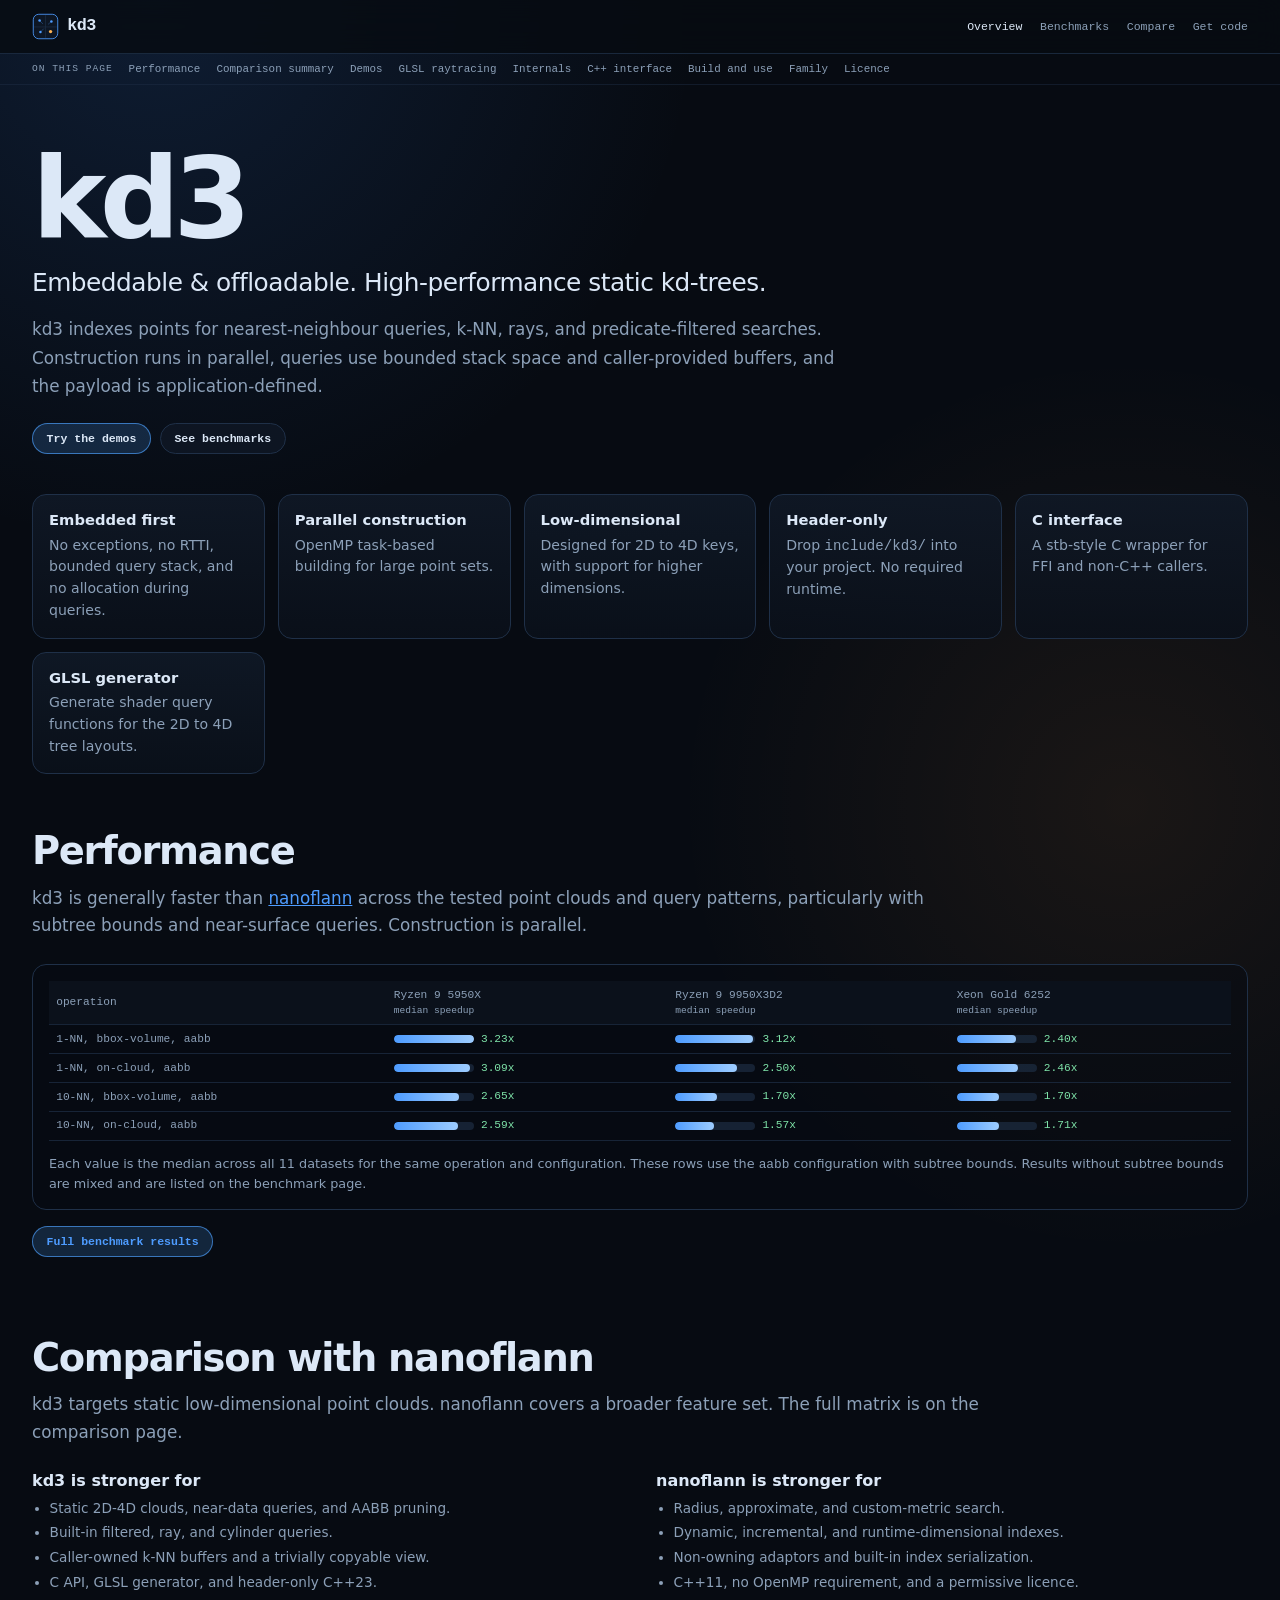
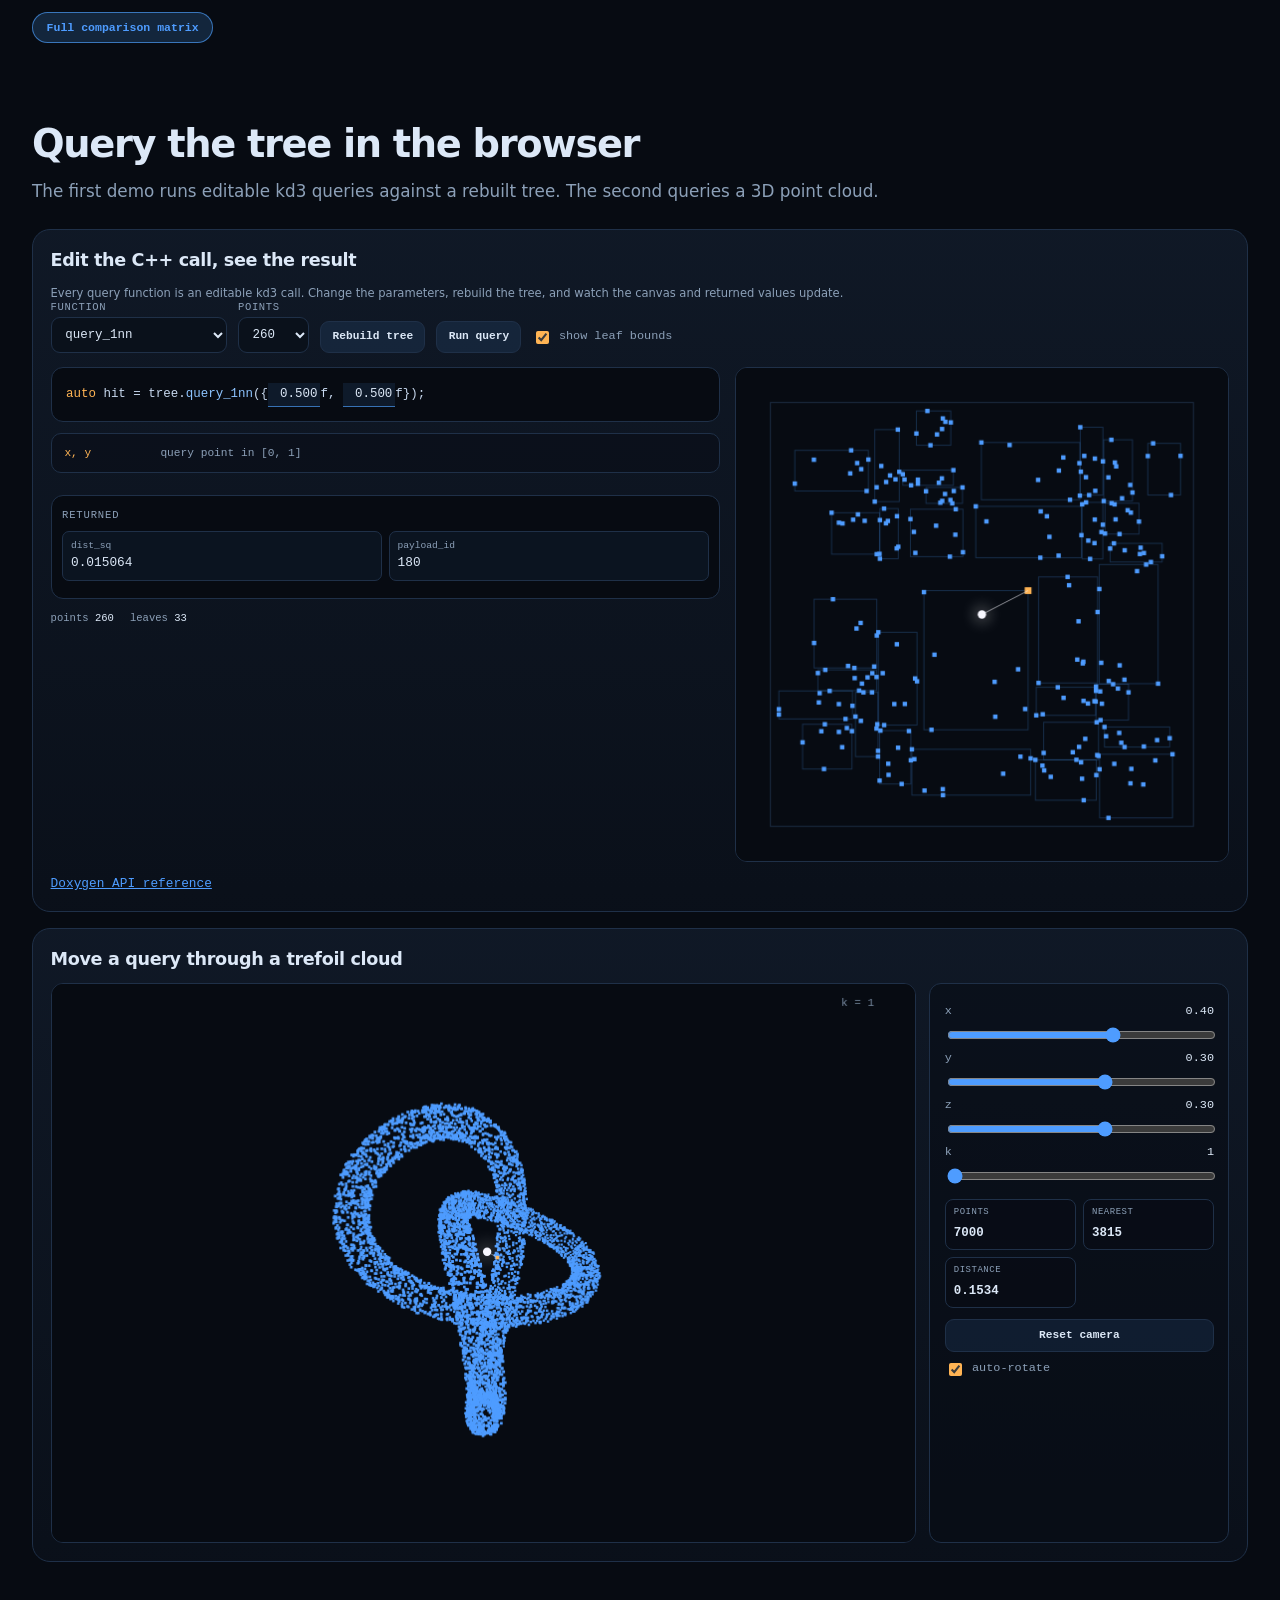
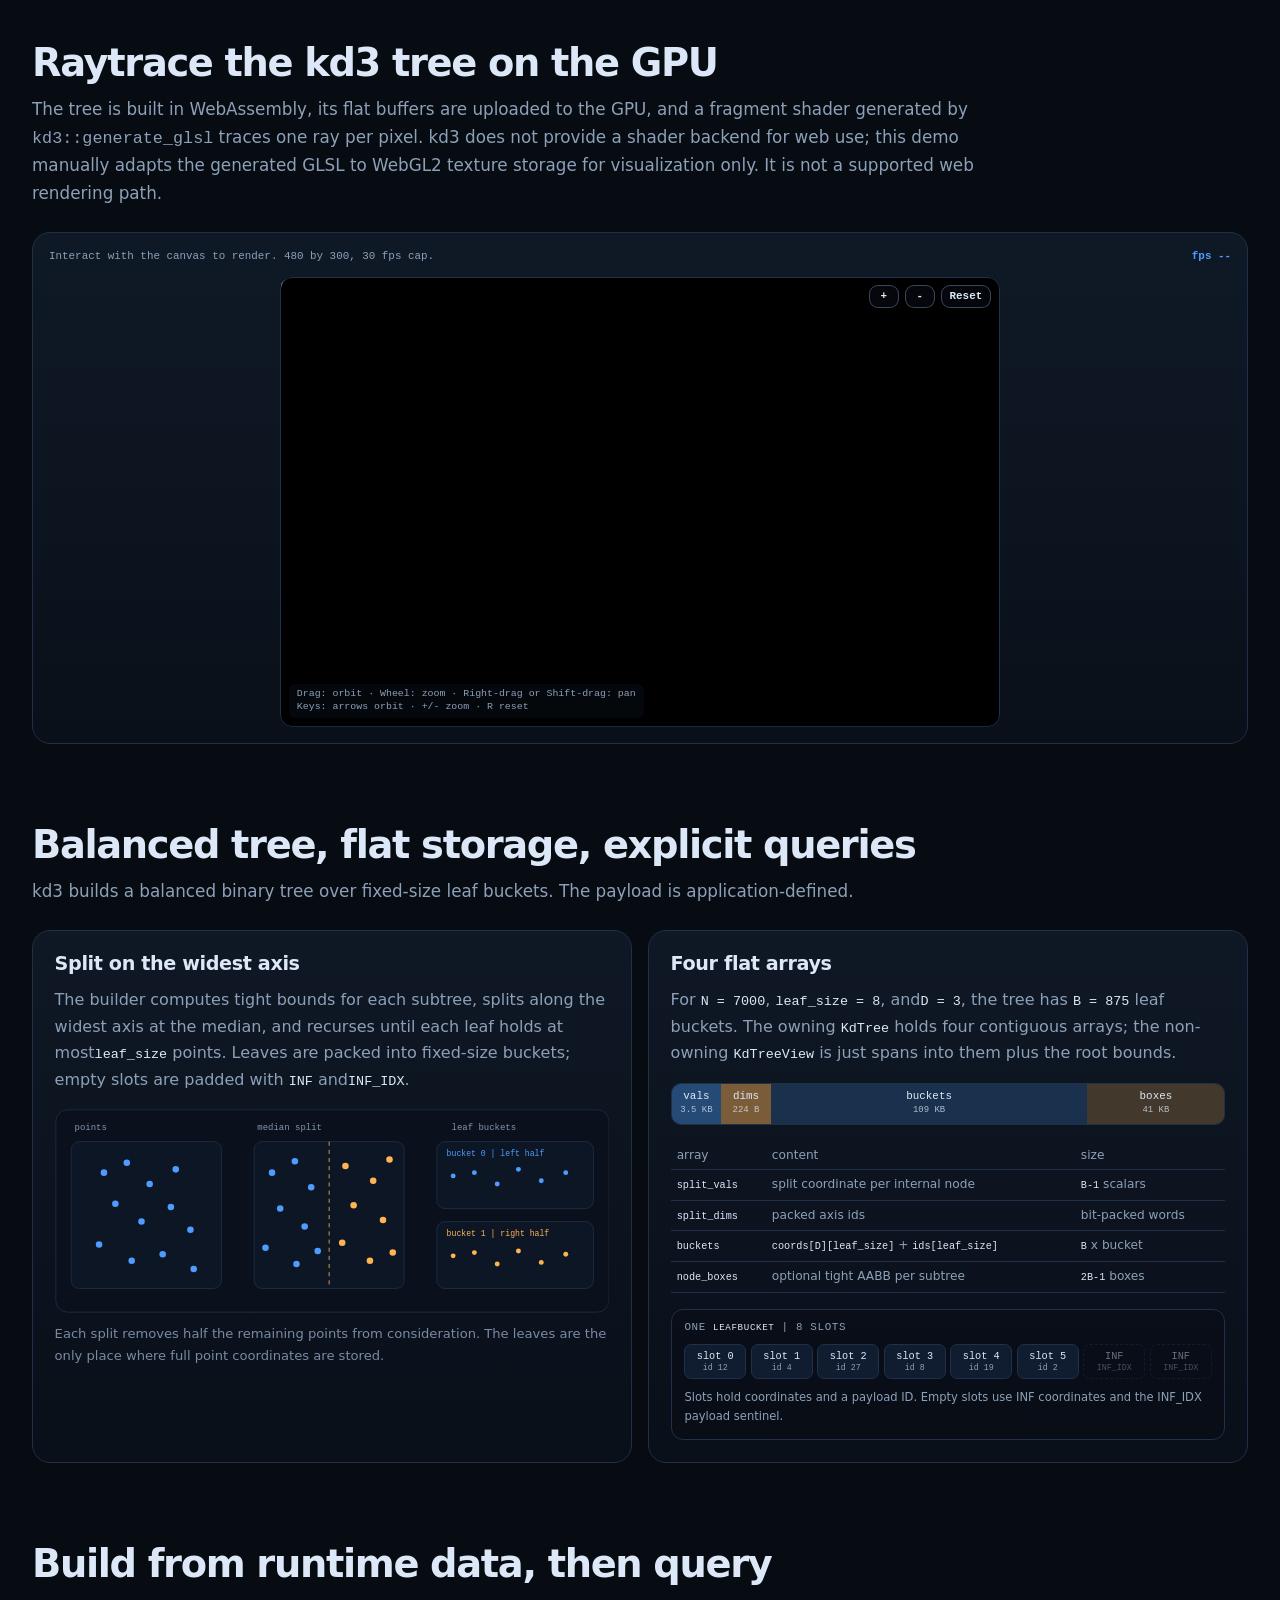
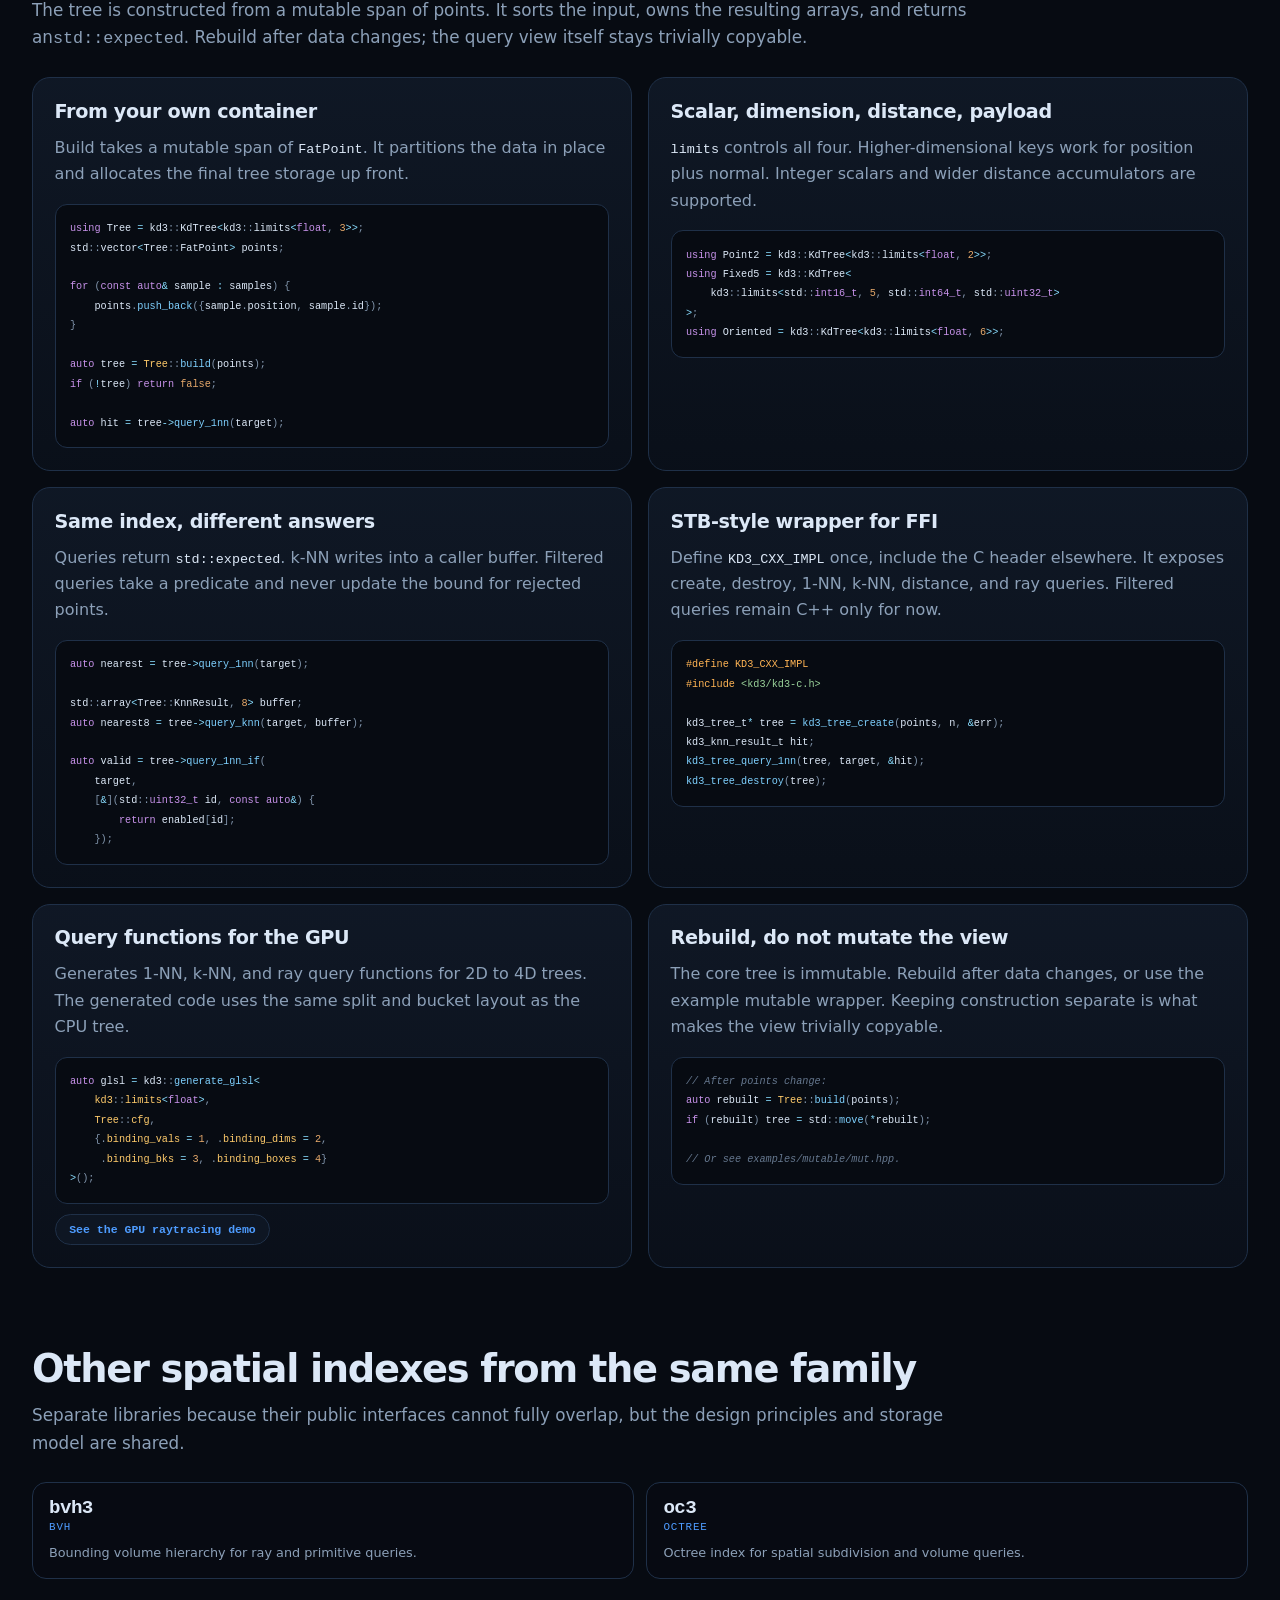
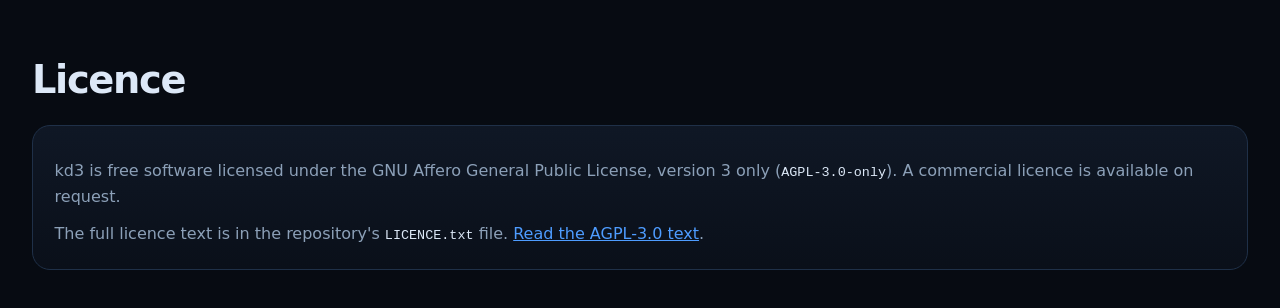
==== commit 3c04c914: "deploy 2026-11-08T11:31:11.181Z" ====
--- a/index.html
+++ b/index.html
@@ -1,13 +1,5 @@
 <!doctype html>
-<html lang="en">
-<head>
-  <meta charset="utf-8">
-  <meta name="viewport" content="width=device-width, initial-scale=1">
-  <title>kd3</title>
-  
-<link rel="stylesheet" crossorigin href="./index-fmd6vca0.css"><script type="module" crossorigin src="./index-9sggr6s0.js"></script></head>
-<body>
-<nav class="topnav"><a class="brand" href="index.html"><img class="logo" src="./logo-wp1cwgp9.svg" alt="" /><span>kd3</span></a><div class="topnav-links"><a href="index.html" aria-current="page">Overview</a><a href="benchmarks.html">Benchmarks</a><a href="compare.html">Compare</a><a href="https://github.com/KaruroChori/kd3">Get code</a></div></nav><nav class="section-nav" aria-label="On this page"><span>On this page</span><a href="#benchmarks">Performance</a><a href="#compare">Comparison summary</a><a href="#demos">Demos</a><a href="#glsl">GLSL raytracing</a><a href="#internals">Internals</a><a href="#interface">C++ interface</a><a href="#interfaces">Build and use</a><a href="#family">Family</a><a href="#licence">Licence</a></nav><header class="hero" id="top"><h1>kd3</h1><p class="subtitle">Embeddable & offloadable. High-performance static kd-trees.</p><p class="lede">kd3 indexes points for nearest-neighbour queries, k-NN, rays, and predicate-filtered searches. Construction runs in parallel, queries use bounded stack space and caller-provided buffers, and the payload is application-defined.</p><div class="hero-actions"><a class="button primary" href="#demos">Try the demos</a><a class="button" href="benchmarks.html">See benchmarks</a></div></header><section class="feature-strip"><article><strong>Embedded first</strong><p>No exceptions, no RTTI, bounded query stack, and no allocation during queries.</p></article><article><strong>Parallel construction</strong><p>OpenMP task-based building for large point sets.</p></article><article><strong>Low-dimensional</strong><p>Designed for 2D to 4D keys, with support for higher dimensions.</p></article><article><strong>Header-only</strong><p>Drop <code>include/kd3/</code> into your project. No required runtime.</p></article><article><strong>C interface</strong><p>A stb-style C wrapper for FFI and non-C++ callers.</p></article><article><strong>GLSL generator</strong><p>Generate shader query functions for the 2D to 4D tree layouts.</p></article></section><section id="benchmarks" class="section"><header class="section-head"><h2>Performance</h2><p>kd3 is generally faster than <a href="https://github.com/jlblancoc/nanoflann">nanoflann</a> across the tested point clouds and query patterns, particularly with subtree bounds and near-surface queries. Construction is parallel.</p></header><div class="bench-summary"><div class="bench-table-wrap"><table class="bench-table perf-table"><thead><tr><th>operation</th><th>Ryzen 9 5950X<small>median speedup</small></th><th>Ryzen 9 9950X3D2<small>median speedup</small></th><th>Xeon Gold 6252<small>median speedup</small></th></tr></thead><tbody><tr><td>1-NN, bbox-volume, <code>aabb</code></td><td><div class="perf-cell"><div class="bench-track"><i class="kd3" style="width:100.0%;"></i></div><strong>3.23x</strong></div></td><td><div class="perf-cell"><div class="bench-track"><i class="kd3" style="width:96.7%;"></i></div><strong>3.12x</strong></div></td><td><div class="perf-cell"><div class="bench-track"><i class="kd3" style="width:74.3%;"></i></div><strong>2.40x</strong></div></td></tr><tr><td>1-NN, on-cloud, <code>aabb</code></td><td><div class="perf-cell"><div class="bench-track"><i class="kd3" style="width:95.7%;"></i></div><strong>3.09x</strong></div></td><td><div class="perf-cell"><div class="bench-track"><i class="kd3" style="width:77.4%;"></i></div><strong>2.50x</strong></div></td><td><div class="perf-cell"><div class="bench-track"><i class="kd3" style="width:76.1%;"></i></div><strong>2.46x</strong></div></td></tr><tr><td>10-NN, bbox-volume, <code>aabb</code></td><td><div class="perf-cell"><div class="bench-track"><i class="kd3" style="width:82.2%;"></i></div><strong>2.65x</strong></div></td><td><div class="perf-cell"><div class="bench-track"><i class="kd3" style="width:52.6%;"></i></div><strong>1.70x</strong></div></td><td><div class="perf-cell"><div class="bench-track"><i class="kd3" style="width:52.7%;"></i></div><strong>1.70x</strong></div></td></tr><tr><td>10-NN, on-cloud, <code>aabb</code></td><td><div class="perf-cell"><div class="bench-track"><i class="kd3" style="width:80.3%;"></i></div><strong>2.59x</strong></div></td><td><div class="perf-cell"><div class="bench-track"><i class="kd3" style="width:48.5%;"></i></div><strong>1.57x</strong></div></td><td><div class="perf-cell"><div class="bench-track"><i class="kd3" style="width:53.1%;"></i></div><strong>1.71x</strong></div></td></tr></tbody></table></div><p>Each value is the median across all 11 datasets for the same operation and configuration. These rows use the <code>aabb</code> configuration with subtree bounds. Results without subtree bounds are mixed and are listed on the benchmark page.</p></div><p class="api-link"><a class="button primary" href="benchmarks.html">Full benchmark results</a></p></section><section id="compare" class="section"><header class="section-head"><h2>Comparison with nanoflann</h2><p>kd3 targets static low-dimensional point clouds. nanoflann covers a broader feature set. The full matrix is on the comparison page.</p></header><div class="compare-strengths"><div><h3>kd3 is stronger for</h3><ul><li>Static 2D-4D clouds, near-data queries, and AABB pruning.</li><li>Built-in filtered, ray, and cylinder queries.</li><li>Caller-owned k-NN buffers and a trivially copyable view.</li><li>C API, GLSL generator, and header-only C++23.</li></ul></div><div><h3>nanoflann is stronger for</h3><ul><li>Radius, approximate, and custom-metric search.</li><li>Dynamic, incremental, and runtime-dimensional indexes.</li><li>Non-owning adaptors and built-in index serialization.</li><li>C++11, no OpenMP requirement, and a permissive licence.</li></ul></div></div><p class="api-link"><a class="button primary" href="compare.html">Full comparison matrix</a></p></section><section id="demos" class="section"><header class="section-head"><h2>Query the tree in the browser</h2><p>The first demo runs editable kd3 queries against a rebuilt tree. The second queries a 3D point cloud.</p></header><div class="demo-stack"><article class="demo-card" id="interface"><div class="demo-header"><div><h3>Edit the C++ call, see the result</h3></div></div><p class="hint">Every query function is an editable kd3 call. Change the parameters, rebuild the tree, and watch the canvas and returned values update.</p><div class="interface-toolbar"><label>function<select id="iface-fn"><option value="1nn">query_1nn</option><option value="knn">query_knn</option><option value="distance2">query_distance2</option><option value="1nn_if">query_1nn_if</option><option value="knn_if">query_knn_if</option><option value="distance2_if">query_distance2_if</option><option value="ray">query_ray</option><option value="ray_distance">query_ray_distance</option></select></label><label>points<select id="iface-count"><option value="120">120</option><option value="260" selected>260</option><option value="500">500</option><option value="1000">1000</option></select></label><button id="iface-build" type="button">Rebuild tree</button><button id="iface-run" type="button">Run query</button><label class="check"><span class="check-spacer" aria-hidden="true"></span><span class="check-control"><input id="iface-leaves" type="checkbox" checked/>show leaf bounds</span></label></div><p id="iface-status" class="demo-loading">Loading demo...</p><div class="interface-layout"><div class="interface-left"><div id="iface-code" class="code-editor" aria-label="C++ invocation with editable parameters"></div><div id="iface-legend" class="iface-legend"></div><div id="iface-result" class="code-block compact result-block" aria-live="polite"></div><div class="iface-stats"><span>points <strong id="iface-points">n/a</strong></span><span>leaves <strong id="iface-leaf-count">n/a</strong></span></div></div><canvas id="iface-canvas" aria-label="live kd3 interface result"></canvas></div><p class="api-link"><a href="https://karurochori.github.io/kd3/">Doxygen API reference</a></p></article><article class="demo-card"><div class="demo-header"><div><h3>Move a query through a trefoil cloud</h3></div></div><p id="status" class="demo-loading">Loading demo...</p><div class="demo3d-layout"><canvas id="view" aria-label="kd3 nearest-neighbour point cloud demo"></canvas><aside class="demo-controls"><label>x <span id="qx-value">0.40</span><input id="qx" type="range" min="-1.6" max="1.6" step="0.01" value="0.40"/></label><label>y <span id="qy-value">0.30</span><input id="qy" type="range" min="-1.6" max="1.6" step="0.01" value="0.30"/></label><label>z <span id="qz-value">0.30</span><input id="qz" type="range" min="-1.6" max="1.6" step="0.01" value="0.30"/></label><label>k <span id="k-value">1</span><input id="k" type="range" min="1" max="16" step="1" value="1"/></label><div class="mini-stats"><div><span>points</span><strong id="point-count">n/a</strong></div><div><span>nearest</span><strong id="nearest-id">n/a</strong></div><div><span>distance</span><strong id="nearest-distance">n/a</strong></div></div><button id="reset-view" type="button">Reset camera</button><label class="check"><input id="auto-rotate" type="checkbox" checked/>auto-rotate</label></aside></div></article></div></section><section id="glsl" class="section"><header class="section-head"><h2>Raytrace the kd3 tree on the GPU</h2><p>The tree is built in WebAssembly, its flat buffers are uploaded to the GPU, and a fragment shader generated by <code>kd3::generate_glsl</code> traces one ray per pixel. kd3 does not provide a shader backend for web use; this demo manually adapts the generated GLSL to WebGL2 texture storage for visualization only. It is not a supported web rendering path.</p></header><div class="glsl-card"><div class="glsl-toolbar"><span id="glsl-status">Interact with the canvas to render. 480 by 300, 30 fps cap.</span><span id="glsl-fps">fps --</span></div><div class="glsl-stage" id="glsl-stage"><canvas id="glsl-canvas" width="480" height="300" tabindex="0" aria-label="kd3 GLSL raytraced torus knot"></canvas><div id="glsl-placeholder">Click or scroll to start. Drag to orbit, wheel to zoom.</div><div class="glsl-controls"><button id="glsl-zoom-in" type="button" aria-label="Zoom in">+</button><button id="glsl-zoom-out" type="button" aria-label="Zoom out">-</button><button id="glsl-reset" type="button">Reset</button></div><div class="glsl-help">Drag: orbit · Wheel: zoom · Right-drag or Shift-drag: pan<br/>Keys: arrows orbit · +/- zoom · R reset</div></div></div></section><section id="internals" class="section"><header class="section-head"><h2>Balanced tree, flat storage, explicit queries</h2><p>kd3 builds a balanced binary tree over fixed-size leaf buckets. The payload is application-defined.</p></header><div class="internals-grid"><article class="info-card"><h3>Split on the widest axis</h3><p>The builder computes tight bounds for each subtree, splits along the widest axis at the median, and recurses until each leaf holds at most<code>leaf_size</code> points. Leaves are packed into fixed-size buckets; empty slots are padded with <code>INF</code> and<code>INF_IDX</code>.</p><svg class="build-figure" viewBox="0 0 680 250" role="img" aria-label="A point cloud split by a median plane, then grouped into leaf buckets"><rect x="1" y="1" width="678" height="248" rx="14" fill="#0a111c" stroke="#1f3048"></rect><g font-family="ui-monospace, SFMono-Regular, Menlo, monospace" font-size="11" fill="#8296ad"><text x="24" y="26">points</text><text x="248" y="26">median split</text><text x="486" y="26">leaf buckets</text></g><rect x="20" y="40" width="184" height="180" rx="10" fill="#0d1624" stroke="#1f3048"></rect><g fill="#4e9cff"><circle cx="60" cy="78" r="4"></circle><circle cx="88" cy="66" r="4"></circle><circle cx="116" cy="92" r="4"></circle><circle cx="148" cy="74" r="4"></circle><circle cx="74" cy="116" r="4"></circle><circle cx="106" cy="138" r="4"></circle><circle cx="142" cy="120" r="4"></circle><circle cx="166" cy="148" r="4"></circle><circle cx="54" cy="166" r="4"></circle><circle cx="94" cy="186" r="4"></circle><circle cx="132" cy="178" r="4"></circle><circle cx="170" cy="196" r="4"></circle></g><rect x="244" y="40" width="184" height="180" rx="10" fill="#0d1624" stroke="#1f3048"></rect><line x1="336" y1="40" x2="336" y2="220" stroke="#ffb454" stroke-dasharray="5 5"></line><g fill="#4e9cff"><circle cx="266" cy="78" r="4"></circle><circle cx="294" cy="64" r="4"></circle><circle cx="314" cy="96" r="4"></circle><circle cx="276" cy="122" r="4"></circle><circle cx="306" cy="144" r="4"></circle><circle cx="258" cy="170" r="4"></circle><circle cx="296" cy="190" r="4"></circle><circle cx="322" cy="174" r="4"></circle></g><g fill="#ffb454"><circle cx="356" cy="70" r="4"></circle><circle cx="390" cy="88" r="4"></circle><circle cx="410" cy="62" r="4"></circle><circle cx="366" cy="118" r="4"></circle><circle cx="402" cy="136" r="4"></circle><circle cx="352" cy="164" r="4"></circle><circle cx="386" cy="186" r="4"></circle><circle cx="414" cy="176" r="4"></circle></g><rect x="468" y="40" width="192" height="82" rx="10" fill="#0d1624" stroke="#1f3048"></rect><rect x="468" y="138" width="192" height="82" rx="10" fill="#0d1624" stroke="#1f3048"></rect><g font-family="ui-monospace, SFMono-Regular, Menlo, monospace" font-size="10" fill="#4e9cff"><text x="480" y="58">bucket 0 | left half</text><circle cx="488" cy="82" r="3"></circle><circle cx="514" cy="78" r="3"></circle><circle cx="542" cy="92" r="3"></circle><circle cx="568" cy="74" r="3"></circle><circle cx="596" cy="88" r="3"></circle><circle cx="626" cy="78" r="3"></circle></g><g font-family="ui-monospace, SFMono-Regular, Menlo, monospace" font-size="10" fill="#ffb454"><text x="480" y="156">bucket 1 | right half</text><circle cx="488" cy="180" r="3"></circle><circle cx="514" cy="176" r="3"></circle><circle cx="542" cy="190" r="3"></circle><circle cx="568" cy="174" r="3"></circle><circle cx="596" cy="188" r="3"></circle><circle cx="626" cy="178" r="3"></circle></g></svg><p class="caption">Each split removes half the remaining points from consideration. The leaves are the only place where full point coordinates are stored.</p></article><article class="info-card"><h3>Four flat arrays</h3><p>For <code>N = 7000</code>, <code>leaf_size = 8</code>, and<code>D = 3</code>, the tree has <code>B = 875</code> leaf buckets. The owning <code>KdTree</code> holds four contiguous arrays; the non-owning <code>KdTreeView</code> is just spans into them plus the root bounds.</p><div class="memory-bar" aria-label="Approximate memory layout"><div class="mem-seg mem-vals" style="flex:3;">vals <span>3.5 KB</span></div><div class="mem-seg mem-dims" style="flex:1;">dims <span>224 B</span></div><div class="mem-seg mem-buckets" style="flex:68;">buckets <span>109 KB</span></div><div class="mem-seg mem-boxes" style="flex:28;">boxes <span>41 KB</span></div></div><table class="mem-table"><thead><tr><th>array</th><th>content</th><th>size</th></tr></thead><tbody><tr><td><code>split_vals</code></td><td>split coordinate per internal node</td><td><code>B-1</code> scalars</td></tr><tr><td><code>split_dims</code></td><td>packed axis ids</td><td>bit-packed words</td></tr><tr><td><code>buckets</code></td><td><code>coords[D][leaf_size]</code> + <code>ids[leaf_size]</code></td><td><code>B</code> x bucket</td></tr><tr><td><code>node_boxes</code></td><td>optional tight AABB per subtree</td><td><code>2B-1</code> boxes</td></tr></tbody></table><div class="bucket-detail"><div class="bucket-title">one <code>LeafBucket</code> | 8 slots</div><div class="bucket-slots"><div><span>slot 0</span><small>id 12</small></div><div><span>slot 1</span><small>id 4</small></div><div><span>slot 2</span><small>id 27</small></div><div><span>slot 3</span><small>id 8</small></div><div><span>slot 4</span><small>id 19</small></div><div><span>slot 5</span><small>id 2</small></div><div class="pad"><span>INF</span><small>INF_IDX</small></div><div class="pad"><span>INF</span><small>INF_IDX</small></div></div><p>Slots hold coordinates and a payload ID. Empty slots use INF coordinates and the INF_IDX payload sentinel.</p></div></article></div></section><section id="interfaces" class="section"><header class="section-head"><h2>Build from runtime data, then query</h2><p>The tree is constructed from a mutable span of points. It sorts the input, owns the resulting arrays, and returns an<code>std::expected</code>. Rebuild after data changes; the query view itself stays trivially copyable.</p></header><div class="internals-grid"><article class="info-card"><h3>From your own container</h3><p>Build takes a mutable span of <code>FatPoint</code>. It partitions the data in place and allocates the final tree storage up front.</p><pre class="code-block"><code><span class="token keyword">using</span> Tree <span class="token operator">=</span> kd3<span class="token double-colon punctuation">::</span>KdTree<span class="token operator">&lt;</span>kd3<span class="token double-colon punctuation">::</span>limits<span class="token operator">&lt;</span><span class="token keyword">float</span><span class="token punctuation">,</span> <span class="token number">3</span><span class="token operator">>></span><span class="token punctuation">;</span>
+<html lang="en"><head><meta charset="utf-8"/><meta name="viewport" content="width=device-width, initial-scale=1"/><title>kd3</title><link rel="stylesheet" crossorigin href="./index-3xx9271h.css"><script type="module" crossorigin src="./index-vq3v2qq1.js"></script></head><body><nav class="topnav"><a class="brand" href="index.html"><img class="logo" src="./logo-wp1cwgp9.svg" alt="" /><span>kd3</span></a><div class="topnav-links"><a href="index.html" aria-current="page">Overview</a><a href="benchmarks.html">Benchmarks</a><a href="compare.html">Compare</a><a href="https://github.com/KaruroChori/kd3">Get code</a></div></nav><nav class="section-nav" aria-label="On this page"><span>On this page</span><a href="#benchmarks">Performance</a><a href="#compare">Comparison summary</a><a href="#demos">Demos</a><a href="#glsl">GLSL raytracing</a><a href="#internals">Internals</a><a href="#interface">C++ interface</a><a href="#interfaces">Build and use</a><a href="#family">Family</a><a href="#licence">Licence</a></nav><header class="hero" id="top"><h1>kd3</h1><p class="subtitle">Embeddable & offloadable. High-performance static kd-trees.</p><p class="lede">kd3 indexes points for nearest-neighbour queries, k-NN, rays, and predicate-filtered searches. Construction runs in parallel, queries use bounded stack space and caller-provided buffers, and the payload is application-defined.</p><div class="hero-actions"><a class="button primary" href="#demos">Try the demos</a><a class="button" href="benchmarks.html">See benchmarks</a></div></header><section class="feature-strip"><article><strong>Embedded first</strong><p>No exceptions, no RTTI, bounded query stack, and no allocation during queries.</p></article><article><strong>Parallel construction</strong><p>OpenMP task-based building for large point sets.</p></article><article><strong>Low-dimensional</strong><p>Designed for 2D to 4D keys, with support for higher dimensions.</p></article><article><strong>Header-only</strong><p>Drop <code>include/kd3/</code> into your project. No required runtime.</p></article><article><strong>C interface</strong><p>A stb-style C wrapper for FFI and non-C++ callers.</p></article><article><strong>GLSL generator</strong><p>Generate shader query functions for the 2D to 4D tree layouts.</p></article></section><section id="benchmarks" class="section"><header class="section-head"><h2>Performance</h2><p>kd3 is generally faster than <a href="https://github.com/jlblancoc/nanoflann">nanoflann</a> across the tested point clouds and query patterns, particularly with subtree bounds and near-surface queries. Construction is parallel.</p></header><div class="bench-summary"><div class="bench-table-wrap"><table class="bench-table perf-table"><thead><tr><th>operation</th><th>Ryzen 9 5950X<small>median speedup</small></th><th>Ryzen 9 9950X3D2<small>median speedup</small></th><th>Xeon Gold 6252<small>median speedup</small></th></tr></thead><tbody><tr><td>1-NN, bbox-volume, <code>aabb</code></td><td><div class="perf-cell"><div class="bench-track"><i class="kd3" style="width:100.0%;"></i></div><strong>3.23x</strong></div></td><td><div class="perf-cell"><div class="bench-track"><i class="kd3" style="width:96.7%;"></i></div><strong>3.12x</strong></div></td><td><div class="perf-cell"><div class="bench-track"><i class="kd3" style="width:74.3%;"></i></div><strong>2.40x</strong></div></td></tr><tr><td>1-NN, on-cloud, <code>aabb</code></td><td><div class="perf-cell"><div class="bench-track"><i class="kd3" style="width:95.7%;"></i></div><strong>3.09x</strong></div></td><td><div class="perf-cell"><div class="bench-track"><i class="kd3" style="width:77.4%;"></i></div><strong>2.50x</strong></div></td><td><div class="perf-cell"><div class="bench-track"><i class="kd3" style="width:76.1%;"></i></div><strong>2.46x</strong></div></td></tr><tr><td>10-NN, bbox-volume, <code>aabb</code></td><td><div class="perf-cell"><div class="bench-track"><i class="kd3" style="width:82.2%;"></i></div><strong>2.65x</strong></div></td><td><div class="perf-cell"><div class="bench-track"><i class="kd3" style="width:52.6%;"></i></div><strong>1.70x</strong></div></td><td><div class="perf-cell"><div class="bench-track"><i class="kd3" style="width:52.7%;"></i></div><strong>1.70x</strong></div></td></tr><tr><td>10-NN, on-cloud, <code>aabb</code></td><td><div class="perf-cell"><div class="bench-track"><i class="kd3" style="width:80.3%;"></i></div><strong>2.59x</strong></div></td><td><div class="perf-cell"><div class="bench-track"><i class="kd3" style="width:48.5%;"></i></div><strong>1.57x</strong></div></td><td><div class="perf-cell"><div class="bench-track"><i class="kd3" style="width:53.1%;"></i></div><strong>1.71x</strong></div></td></tr></tbody></table></div><p>Each value is the median across all 11 datasets for the same operation and configuration. These rows use the <code>aabb</code> configuration with subtree bounds. Results without subtree bounds are mixed and are listed on the benchmark page.</p></div><p class="api-link"><a class="button primary" href="benchmarks.html">Full benchmark results</a></p></section><section id="compare" class="section"><header class="section-head"><h2>Comparison with nanoflann</h2><p>kd3 targets static low-dimensional point clouds. nanoflann covers a broader feature set. The full matrix is on the comparison page.</p></header><div class="compare-strengths"><div><h3>kd3 is stronger for</h3><ul><li>Static 2D-4D clouds, near-data queries, and AABB pruning.</li><li>Built-in filtered, ray, and cylinder queries.</li><li>Caller-owned k-NN buffers and a trivially copyable view.</li><li>C API, GLSL generator, and header-only C++23.</li></ul></div><div><h3>nanoflann is stronger for</h3><ul><li>Radius, approximate, and custom-metric search.</li><li>Dynamic, incremental, and runtime-dimensional indexes.</li><li>Non-owning adaptors and built-in index serialization.</li><li>C++11, no OpenMP requirement, and a permissive licence.</li></ul></div></div><p class="api-link"><a class="button primary" href="compare.html">Full comparison matrix</a></p></section><section id="demos" class="section"><header class="section-head"><h2>Query the tree in the browser</h2><p>The first demo runs editable kd3 queries against a rebuilt tree. The second queries a 3D point cloud.</p></header><div class="demo-stack"><article class="demo-card" id="interface"><div class="demo-header"><div><h3>Edit the C++ call, see the result</h3></div></div><p class="hint">Every query function is an editable kd3 call. Change the parameters, rebuild the tree, and watch the canvas and returned values update.</p><div class="interface-toolbar"><label>function<select id="iface-fn"><option value="1nn">query_1nn</option><option value="knn">query_knn</option><option value="distance2">query_distance2</option><option value="1nn_if">query_1nn_if</option><option value="knn_if">query_knn_if</option><option value="distance2_if">query_distance2_if</option><option value="ray">query_ray</option><option value="ray_distance">query_ray_distance</option></select></label><label>points<select id="iface-count"><option value="120">120</option><option value="260" selected>260</option><option value="500">500</option><option value="1000">1000</option></select></label><button id="iface-build" type="button">Rebuild tree</button><button id="iface-run" type="button">Run query</button><label class="check"><span class="check-spacer" aria-hidden="true"></span><span class="check-control"><input id="iface-leaves" type="checkbox" checked/>show leaf bounds</span></label></div><p id="iface-status" class="demo-loading">Loading demo...</p><div class="interface-layout"><div class="interface-left"><div id="iface-code" class="code-editor" aria-label="C++ invocation with editable parameters"></div><div id="iface-legend" class="iface-legend"></div><div id="iface-result" class="code-block compact result-block" aria-live="polite"></div><div class="iface-stats"><span>points <strong id="iface-points">n/a</strong></span><span>leaves <strong id="iface-leaf-count">n/a</strong></span></div></div><canvas id="iface-canvas" aria-label="live kd3 interface result"></canvas></div><p class="api-link"><a href="https://karurochori.github.io/kd3/">Doxygen API reference</a></p></article><article class="demo-card"><div class="demo-header"><div><h3>Move a query through a trefoil cloud</h3></div></div><p id="status" class="demo-loading">Loading demo...</p><div class="demo3d-layout"><canvas id="view" aria-label="kd3 nearest-neighbour point cloud demo"></canvas><aside class="demo-controls"><label>x <span id="qx-value">0.40</span><input id="qx" type="range" min="-1.6" max="1.6" step="0.01" value="0.40"/></label><label>y <span id="qy-value">0.30</span><input id="qy" type="range" min="-1.6" max="1.6" step="0.01" value="0.30"/></label><label>z <span id="qz-value">0.30</span><input id="qz" type="range" min="-1.6" max="1.6" step="0.01" value="0.30"/></label><label>k <span id="k-value">1</span><input id="k" type="range" min="1" max="16" step="1" value="1"/></label><div class="mini-stats"><div><span>points</span><strong id="point-count">n/a</strong></div><div><span>nearest</span><strong id="nearest-id">n/a</strong></div><div><span>distance</span><strong id="nearest-distance">n/a</strong></div></div><button id="reset-view" type="button">Reset camera</button><label class="check"><input id="auto-rotate" type="checkbox" checked/>auto-rotate</label></aside></div></article></div></section><section id="glsl" class="section"><header class="section-head"><h2>Raytrace the kd3 tree on the GPU</h2><p>The tree is built in WebAssembly, its flat buffers are uploaded to the GPU, and a fragment shader generated by <code>kd3::generate_glsl</code> traces one ray per pixel. kd3 does not provide a shader backend for web use; this demo manually adapts the generated GLSL to WebGL2 texture storage for visualization only. It is not a supported web rendering path.</p></header><div class="glsl-card"><div class="glsl-toolbar"><span id="glsl-status">Interact with the canvas to render. 480 by 300, 30 fps cap.</span><span id="glsl-fps">fps --</span></div><div class="glsl-stage" id="glsl-stage"><canvas id="glsl-canvas" width="480" height="300" tabindex="0" aria-label="kd3 GLSL raytraced torus knot"></canvas><div id="glsl-placeholder">Click or scroll to start. Drag to orbit, wheel to zoom.</div><div class="glsl-controls"><button id="glsl-zoom-in" type="button" aria-label="Zoom in">+</button><button id="glsl-zoom-out" type="button" aria-label="Zoom out">-</button><button id="glsl-reset" type="button">Reset</button></div><div class="glsl-help">Drag: orbit · Wheel: zoom · Right-drag or Shift-drag: pan<br/>Keys: arrows orbit · +/- zoom · R reset</div></div></div></section><section id="internals" class="section"><header class="section-head"><h2>Balanced tree, flat storage, explicit queries</h2><p>kd3 builds a balanced binary tree over fixed-size leaf buckets. The payload is application-defined.</p></header><div class="internals-grid"><article class="info-card"><h3>Split on the widest axis</h3><p>The builder computes tight bounds for each subtree, splits along the widest axis at the median, and recurses until each leaf holds at most<code>leaf_size</code> points. Leaves are packed into fixed-size buckets; empty slots are padded with <code>INF</code> and<code>INF_IDX</code>.</p><svg class="build-figure" viewBox="0 0 680 250" role="img" aria-label="A point cloud split by a median plane, then grouped into leaf buckets"><rect x="1" y="1" width="678" height="248" rx="14" fill="#0a111c" stroke="#1f3048"></rect><g font-family="ui-monospace, SFMono-Regular, Menlo, monospace" font-size="11" fill="#8296ad"><text x="24" y="26">points</text><text x="248" y="26">median split</text><text x="486" y="26">leaf buckets</text></g><rect x="20" y="40" width="184" height="180" rx="10" fill="#0d1624" stroke="#1f3048"></rect><g fill="#4e9cff"><circle cx="60" cy="78" r="4"></circle><circle cx="88" cy="66" r="4"></circle><circle cx="116" cy="92" r="4"></circle><circle cx="148" cy="74" r="4"></circle><circle cx="74" cy="116" r="4"></circle><circle cx="106" cy="138" r="4"></circle><circle cx="142" cy="120" r="4"></circle><circle cx="166" cy="148" r="4"></circle><circle cx="54" cy="166" r="4"></circle><circle cx="94" cy="186" r="4"></circle><circle cx="132" cy="178" r="4"></circle><circle cx="170" cy="196" r="4"></circle></g><rect x="244" y="40" width="184" height="180" rx="10" fill="#0d1624" stroke="#1f3048"></rect><line x1="336" y1="40" x2="336" y2="220" stroke="#ffb454" stroke-dasharray="5 5"></line><g fill="#4e9cff"><circle cx="266" cy="78" r="4"></circle><circle cx="294" cy="64" r="4"></circle><circle cx="314" cy="96" r="4"></circle><circle cx="276" cy="122" r="4"></circle><circle cx="306" cy="144" r="4"></circle><circle cx="258" cy="170" r="4"></circle><circle cx="296" cy="190" r="4"></circle><circle cx="322" cy="174" r="4"></circle></g><g fill="#ffb454"><circle cx="356" cy="70" r="4"></circle><circle cx="390" cy="88" r="4"></circle><circle cx="410" cy="62" r="4"></circle><circle cx="366" cy="118" r="4"></circle><circle cx="402" cy="136" r="4"></circle><circle cx="352" cy="164" r="4"></circle><circle cx="386" cy="186" r="4"></circle><circle cx="414" cy="176" r="4"></circle></g><rect x="468" y="40" width="192" height="82" rx="10" fill="#0d1624" stroke="#1f3048"></rect><rect x="468" y="138" width="192" height="82" rx="10" fill="#0d1624" stroke="#1f3048"></rect><g font-family="ui-monospace, SFMono-Regular, Menlo, monospace" font-size="10" fill="#4e9cff"><text x="480" y="58">bucket 0 | left half</text><circle cx="488" cy="82" r="3"></circle><circle cx="514" cy="78" r="3"></circle><circle cx="542" cy="92" r="3"></circle><circle cx="568" cy="74" r="3"></circle><circle cx="596" cy="88" r="3"></circle><circle cx="626" cy="78" r="3"></circle></g><g font-family="ui-monospace, SFMono-Regular, Menlo, monospace" font-size="10" fill="#ffb454"><text x="480" y="156">bucket 1 | right half</text><circle cx="488" cy="180" r="3"></circle><circle cx="514" cy="176" r="3"></circle><circle cx="542" cy="190" r="3"></circle><circle cx="568" cy="174" r="3"></circle><circle cx="596" cy="188" r="3"></circle><circle cx="626" cy="178" r="3"></circle></g></svg><p class="caption">Each split removes half the remaining points from consideration. The leaves are the only place where full point coordinates are stored.</p></article><article class="info-card"><h3>Four flat arrays</h3><p>For <code>N = 7000</code>, <code>leaf_size = 8</code>, and<code>D = 3</code>, the tree has <code>B = 875</code> leaf buckets. The owning <code>KdTree</code> holds four contiguous arrays; the non-owning <code>KdTreeView</code> is just spans into them plus the root bounds.</p><div class="memory-bar" aria-label="Approximate memory layout"><div class="mem-seg mem-vals" style="flex:3;">vals <span>3.5 KB</span></div><div class="mem-seg mem-dims" style="flex:1;">dims <span>224 B</span></div><div class="mem-seg mem-buckets" style="flex:68;">buckets <span>109 KB</span></div><div class="mem-seg mem-boxes" style="flex:28;">boxes <span>41 KB</span></div></div><table class="mem-table"><thead><tr><th>array</th><th>content</th><th>size</th></tr></thead><tbody><tr><td><code>split_vals</code></td><td>split coordinate per internal node</td><td><code>B-1</code> scalars</td></tr><tr><td><code>split_dims</code></td><td>packed axis ids</td><td>bit-packed words</td></tr><tr><td><code>buckets</code></td><td><code>coords[D][leaf_size]</code> + <code>ids[leaf_size]</code></td><td><code>B</code> x bucket</td></tr><tr><td><code>node_boxes</code></td><td>optional tight AABB per subtree</td><td><code>2B-1</code> boxes</td></tr></tbody></table><div class="bucket-detail"><div class="bucket-title">one <code>LeafBucket</code> | 8 slots</div><div class="bucket-slots"><div><span>slot 0</span><small>id 12</small></div><div><span>slot 1</span><small>id 4</small></div><div><span>slot 2</span><small>id 27</small></div><div><span>slot 3</span><small>id 8</small></div><div><span>slot 4</span><small>id 19</small></div><div><span>slot 5</span><small>id 2</small></div><div class="pad"><span>INF</span><small>INF_IDX</small></div><div class="pad"><span>INF</span><small>INF_IDX</small></div></div><p>Slots hold coordinates and a payload ID. Empty slots use INF coordinates and the INF_IDX payload sentinel.</p></div></article></div></section><section id="interfaces" class="section"><header class="section-head"><h2>Build from runtime data, then query</h2><p>The tree is constructed from a mutable span of points. It sorts the input, owns the resulting arrays, and returns an<code>std::expected</code>. Rebuild after data changes; the query view itself stays trivially copyable.</p></header><div class="internals-grid"><article class="info-card"><h3>From your own container</h3><p>Build takes a mutable span of <code>FatPoint</code>. It partitions the data in place and allocates the final tree storage up front.</p><pre class="code-block"><code><span class="token keyword">using</span> Tree <span class="token operator">=</span> kd3<span class="token double-colon punctuation">::</span>KdTree<span class="token operator">&lt;</span>kd3<span class="token double-colon punctuation">::</span>limits<span class="token operator">&lt;</span><span class="token keyword">float</span><span class="token punctuation">,</span> <span class="token number">3</span><span class="token operator">>></span><span class="token punctuation">;</span>
 std<span class="token double-colon punctuation">::</span>vector<span class="token operator">&lt;</span>Tree<span class="token double-colon punctuation">::</span>FatPoint<span class="token operator">></span> points<span class="token punctuation">;</span>
 
 <span class="token keyword">for</span> <span class="token punctuation">(</span><span class="token keyword">const</span> <span class="token keyword">auto</span><span class="token operator">&amp;</span> sample <span class="token operator">:</span> samples<span class="token punctuation">)</span> <span class="token punctuation">{</span>
@@ -45,7 +37,4 @@
 <span class="token keyword">auto</span> rebuilt <span class="token operator">=</span> <span class="token class-name">Tree</span><span class="token double-colon punctuation">::</span><span class="token function">build</span><span class="token punctuation">(</span>points<span class="token punctuation">)</span><span class="token punctuation">;</span>
 <span class="token keyword">if</span> <span class="token punctuation">(</span>rebuilt<span class="token punctuation">)</span> tree <span class="token operator">=</span> std<span class="token double-colon punctuation">::</span><span class="token function">move</span><span class="token punctuation">(</span><span class="token operator">*</span>rebuilt<span class="token punctuation">)</span><span class="token punctuation">;</span>
 
-<span class="token comment">// Or see examples/mutable/mut.hpp.</span></code></pre></article></div></section><section id="family" class="section"><header class="section-head"><h2>Other spatial indexes from the same family</h2><p>Separate libraries because their public interfaces cannot fully overlap, but the design principles and storage model are shared.</p></header><div class="family-grid"><a class="family-card" href="https://github.com/karurochori/bvh3"><strong>bvh3</strong><span>BVH</span><p>Bounding volume hierarchy for ray and primitive queries.</p></a><a class="family-card" href="https://github.com/karurochori/oc3"><strong>oc3</strong><span>octree</span><p>Octree index for spatial subdivision and volume queries.</p></a></div></section><section id="licence" class="section"><header class="section-head"><h2>Licence</h2></header><div class="info-card"><p>kd3 is free software licensed under the GNU Affero General Public License, version 3 only (<code>AGPL-3.0-only</code>). A commercial licence is available on request.</p><p>The full licence text is in the repository's <code>LICENCE.txt</code> file. <a href="https://www.gnu.org/licenses/agpl-3.0.html">Read the AGPL-3.0 text</a>.</p></div></section><pre id="fatal" hidden></pre>
-  
-</body>
-</html>
+<span class="token comment">// Or see examples/mutable/mut.hpp.</span></code></pre></article></div></section><section id="family" class="section"><header class="section-head"><h2>Other spatial indexes from the same family</h2><p>Separate libraries because their public interfaces cannot fully overlap, but the design principles and storage model are shared.</p></header><div class="family-grid"><a class="family-card" href="https://github.com/karurochori/bvh3"><strong>bvh3</strong><span>BVH</span><p>Bounding volume hierarchy for ray and primitive queries.</p></a><a class="family-card" href="https://github.com/karurochori/oc3"><strong>oc3</strong><span>octree</span><p>Octree index for spatial subdivision and volume queries.</p></a></div></section><section id="licence" class="section"><header class="section-head"><h2>Licence</h2></header><div class="info-card"><p>kd3 is free software licensed under the GNU Affero General Public License, version 3 only (<code>AGPL-3.0-only</code>). A commercial licence is available on request.</p><p>The full licence text is in the repository's <code>LICENCE.txt</code> file. <a href="https://www.gnu.org/licenses/agpl-3.0.html">Read the AGPL-3.0 text</a>.</p></div></section><pre id="fatal" hidden></pre></body></html>
--- a/index-3xx9271h.css
+++ b/index-3xx9271h.css
@@ -0,0 +1 @@
+:root{--buncss-light: ;--buncss-dark:initial;color-scheme:dark;--bg:#070b12;--bg-soft:#0b111b;--panel:#101927;--line:#1f3048;--text:#dce8f7;--muted:#8ca0b8;--accent:#4e9cff;--accent-2:#ffb454;--good:#7ee2a8;--bad:#ff8a8a}*{box-sizing:border-box}[hidden]{display:none!important}html{scroll-behavior:smooth}body{background:radial-gradient(circle at 12% 0%,#306ec82e,transparent 34rem),radial-gradient(circle at 88% 12%,#ffa04014,transparent 28rem),var(--bg);color:var(--text);min-height:100%;margin:0;font-family:ui-sans-serif,system-ui,-apple-system,BlinkMacSystemFont,Segoe UI,Roboto,Noto Sans,Ubuntu,Cantarell,Helvetica Neue,sans-serif}a{color:var(--accent)}code{font-family:ui-monospace,SFMono-Regular,Menlo,Consolas,monospace}.topnav{position:sticky;z-index:40;display:flex;backdrop-filter:blur(14px);background:#070b12d1;border-bottom:1px solid #1f3048cc;justify-content:space-between;align-items: center;gap:1rem;padding:.8rem max(2rem,50% - 640px + 2rem);top:0}.brand{display:inline-flex;color:var(--text);letter-spacing:-.03em;text-decoration:none;align-items: center;gap:.5rem;font:600 1.05rem/1 ui-monospace,SFMono-Regular,Menlo,monospace}.logo{display:block;width:1.7rem;height:1.7rem}.page-title{letter-spacing:-.05em;margin:0;font-size:clamp(2.6rem,6vw,4rem);line-height:1}.topnav-links{display:flex;flex-wrap:wrap;gap:.35rem 1.1rem}.topnav-links a{color:var(--muted);text-decoration:none;font:.72rem/1 ui-monospace,SFMono-Regular,Menlo,monospace}.topnav-links a:hover,.topnav-links a[aria-current=page]{color:var(--text)}.section-nav{display:flex;border-bottom:1px solid #1f304873;flex-wrap:wrap;align-items: center;gap:.4rem 1rem;max-width:1280px;margin:0 auto;padding:.55rem 2rem;font:.68rem/1.2 ui-monospace,SFMono-Regular,Menlo,monospace}.section-nav span{color:var(--muted);letter-spacing:.1em;text-transform:uppercase;font-size:.6rem}.section-nav a{color:var(--muted);text-decoration:none}.section-nav a:hover{color:var(--text)}.button{display:inline-flex;border:1px solid var(--line);color:var(--text);text-decoration:none;background:#101927b3;border-radius:999px;align-items: center;padding:.55rem .85rem;font:600 .72rem/1 ui-monospace,SFMono-Regular,Menlo,monospace}.button:hover{border-color:var(--accent);background:#4ea1ff1f}.button.primary{background:#4ea1ff2e;border-color:#4ea1ffa6}.section{max-width:1280px;margin:0 auto;padding:2.5rem 2rem;scroll-margin-top:4rem}.section-head{max-width:60rem;margin-bottom:1.5rem}.section-head h2{color:var(--text);letter-spacing:-.035em;margin:0;font-size:clamp(1.7rem,3vw,2.5rem);font-weight:600;line-height:1.08}.section-head>p:last-child{color:var(--muted);margin:.8rem 0 0;font-size:1.05rem;line-height:1.65}select{border:1px solid var(--line);color:var(--text);background:#0a111b;border-radius:9px;width:100%;padding:.55rem .6rem;font:.78rem/1 ui-monospace,SFMono-Regular,Menlo,monospace}button{border:1px solid var(--line);color:var(--text);cursor:pointer;background:#4ea1ff1a;border-radius:9px;width:100%;margin-top:.7rem;padding:.6rem .7rem;font:600 .7rem/1 ui-monospace,SFMono-Regular,Menlo,monospace}button:hover{border-color:var(--accent);background:#4ea1ff2e}.hint-mark{display:inline-flex;color:var(--accent);vertical-align:middle;cursor:help;background:#4ea1ff1f;border:1px solid #4ea1ff73;border-radius:50%;flex:none;justify-content:center;align-items: center;width:1.05rem;min-width:1.05rem;height:1.05rem;margin:0 0 0 .4rem;padding:0;font:600 .58rem/1 ui-monospace,SFMono-Regular,Menlo,monospace}.hint-mark:hover{border-color:var(--accent);color:var(--text);background:#4ea1ff2e}.hint-mark:focus-visible{border-color:var(--accent);color:var(--text);background:#4ea1ff2e}.hint-popover{position:fixed;z-index:1000;border:1px solid var(--line);color:var(--text);pointer-events:none;background:#0b111b;border-radius:9px;max-width:21rem;padding:.55rem .7rem;font-size:.75rem;line-height:1.5;box-shadow:0 12px 30px #00000073}.hint-popover[hidden]{display:none}.api-link{margin:.8rem 0 0;font:.8rem/1.4 ui-monospace,SFMono-Regular,Menlo,monospace}.api-link a{color:var(--accent)}.code-block{overflow-x:auto;border:1px solid var(--line);color:#c7d8ee;background:#070b12;border-radius:12px;margin:1rem 0 0;padding:.9rem;font:.76rem/1.6 ui-monospace,SFMono-Regular,Menlo,monospace}.code-block .tok-comment{color:#66788f;font-style:italic}.code-block .tok-string{color:#9ad29a}.code-block .tok-preproc{color:#ffb454}.code-block .tok-number{color:#e6a96b}.code-block .tok-keyword{color:#c792ea}.code-block .tok-namespace{color:#82aaff}.code-block .tok-type{color:#ffcb6b}.code-block .tok-function{color:#7fd1ff}.code-block.compact{max-height:11rem;margin-top:.7rem;padding:.65rem;font-size:.66rem;line-height:1.55}footer{display:flex;color:var(--muted);flex-wrap:wrap;justify-content:space-between;gap:.7rem 1.5rem;width:100%;max-width:1280px;margin:0 auto;padding:1.5rem 2rem 2rem;font:.68rem/1.5 ui-monospace,SFMono-Regular,Menlo,monospace}footer a{color:var(--muted);text-decoration:none;margin-left:.7rem}footer a:hover{color:var(--text)}#fatal{position:fixed;z-index:100;overflow:auto;color:#ffb4b4;white-space:pre-wrap;background:#14080af5;border:1px solid #c44747;border-radius:12px;margin:0;padding:1rem;font:.78rem/1.5 ui-monospace,SFMono-Regular,Menlo,monospace;inset:1rem}.code-block .token.comment{color:#66788f;font-style:italic}.code-block .token.keyword{color:#c792ea}.code-block .token.boolean,.code-block .token.number{color:#e6a96b}.code-block .token.string,.code-block .token.char{color:#9ad29a}.code-block .token.function{color:#7fd1ff}.code-block .token.class-name{color:#ffcb6b}.code-block .token.macro,.code-block .token.directive{color:#ffb454}.code-block .token.operator{color:#89ddff}.code-block .token.punctuation{color:#8296ad}@media (max-width:760px){.topnav{padding:.75rem 1rem}.topnav-links{gap:.35rem .75rem}.section-nav{padding:.5rem 1rem}.section{padding:2rem 1rem}.hint-popover{max-width:calc(100vw - 2rem)}footer{padding:1.2rem 1rem 1.5rem}}@media (prefers-reduced-motion:reduce){html{scroll-behavior:auto}}.hero{max-width:1280px;margin:0 auto;padding:4rem 2rem 2.5rem}h1{letter-spacing:-.06em;margin:0;font-size:clamp(3.4rem,9vw,7rem);line-height:.88}.subtitle{color:var(--text);letter-spacing:-.02em;max-width:56rem;margin:1.1rem 0 0;font-size:clamp(1.15rem,2vw,1.55rem);line-height:1.35}.lede{color:var(--muted);max-width:52rem;margin:1rem 0 0;font-size:1.05rem;line-height:1.7}.hero-actions{display:flex;flex-wrap:wrap;gap:.55rem;margin-top:1.4rem}.feature-strip{display:grid;grid-template-columns:repeat(auto-fit,minmax(220px,1fr));gap:.8rem;max-width:1280px;margin:0 auto;padding:0 2rem 1rem}.feature-strip article{border:1px solid var(--line);background:linear-gradient(#101927d9,#0a101ad9);border-radius:14px;padding:1rem}.feature-strip strong{display:block;margin-bottom:.4rem;font-size:.92rem}.feature-strip p{color:var(--muted);margin:0;font-size:.88rem;line-height:1.55}.bench-card{border:1px solid var(--line);background:linear-gradient(#101927f2,#0a101af2);border-radius:18px;padding:1.1rem}.perf-table th small{display:block;color:var(--muted);letter-spacing:0;text-transform:none;margin-top:.15rem;font-size:.6rem;font-weight:400}.perf-cell{display:flex;align-items: center;gap:.45rem}.perf-cell .bench-track{width:5rem;height:8px}.perf-cell strong{color:var(--good);min-width:2.8rem;font:500 .7rem/1 ui-monospace,SFMono-Regular,Menlo,monospace}.bench-attribution{color:var(--muted);margin:0 0 1rem;font-size:.74rem;line-height:1.5}.bench-attribution a{color:var(--accent)}.bench-notes{color:var(--muted);margin:0 0 1rem;font-size:.74rem;line-height:1.6}.bench-notes code{color:var(--accent-2);font:.9em/1.4 ui-monospace,SFMono-Regular,Menlo,monospace}.bench-overview{margin:0 0 1.2rem}.bench-overview-head{margin-bottom:.65rem}.bench-overview-head h2{color:var(--text);margin:0;font-size:1rem;font-weight:600}.bench-overview-head p{color:var(--muted);margin:.3rem 0 0;font-size:.74rem;line-height:1.5}.bench-summary{border:1px solid var(--line);background:#070b1280;border-radius:14px;margin-bottom:1rem;padding:1rem}.bench-summary-grid{display:grid;grid-template-columns:repeat(5,minmax(0,1fr));gap:.6rem}.bench-summary-grid div{border:1px solid var(--line);background:#4ea1ff0d;border-radius:9px;padding:.6rem}.bench-summary-grid span{display:block;color:var(--muted);letter-spacing:.06em;text-transform:uppercase;margin-bottom:.3rem;font:.6rem/1 ui-monospace,SFMono-Regular,Menlo,monospace}.bench-summary-grid strong{color:var(--text);font:600 1.05rem/1 ui-monospace,SFMono-Regular,Menlo,monospace}.bench-summary p{color:var(--muted);margin:.8rem 0 0;font-size:.8rem;line-height:1.5}.bench-arch-cards{display:grid;grid-template-columns:repeat(3,minmax(0,1fr));gap:.6rem;margin-top:.8rem}.bench-arch-summary-card{border:1px solid var(--line);background:#4ea1ff0d;border-radius:10px;padding:.65rem .7rem}.bench-arch-summary-card h3{color:var(--text);margin:0;font-size:.8rem;font-weight:600}.bench-arch-summary-card p{color:var(--muted);min-height:2rem;margin:.25rem 0 .45rem;font-size:.66rem;line-height:1.4}.bench-arch-summary-card div{color:var(--muted);font:.66rem/1.6 ui-monospace,SFMono-Regular,Menlo,monospace}.bench-arch-summary-card div strong,.bench-arch-summary-card div span{color:var(--text)}.bench-sections{display:flex;flex-direction:column;gap:1rem}.bench-dataset{border:1px solid var(--line);background:#070b1280;border-radius:14px;padding:1rem}.bench-dataset-head{display:flex;justify-content:space-between;align-items:baseline;gap:1rem;margin-bottom:.7rem}.bench-dataset-head h2{color:var(--text);letter-spacing:.04em;margin:0;font-size:1rem;font-weight:600}.bench-dataset-head p{color:var(--muted);white-space:nowrap;margin:0;font:.66rem/1.4 ui-monospace,SFMono-Regular,Menlo,monospace}.bench-legend{display:grid;grid-template-columns:repeat(3,minmax(0,1fr));gap:.6rem;margin-top:.8rem}.bench-legend div{border:1px solid var(--line);background:#4ea1ff08;border-radius:10px;padding:.65rem .7rem}.bench-legend strong{display:block;color:var(--text);margin-bottom:.25rem;font-size:.72rem}.bench-legend p{color:var(--muted);margin:0;font-size:.66rem;line-height:1.5}.matrix-cell{display:flex;flex-direction:column;gap:.15rem}.matrix-pair,.matrix-meta{display:flex;align-items:baseline;gap:.3rem}.matrix-cell strong{font-weight:500}.matrix-pair strong{color:var(--text);font-size:.72rem}.matrix-pair span,.matrix-meta span{color:var(--muted);font-size:.62rem}.matrix-meta strong{font-size:.66rem}.matrix-meta strong.win{color:var(--good)}.matrix-meta strong.loss{color:var(--bad)}.matrix-missing{color:var(--muted)}.bench-cell-bars{display:flex;flex-direction:column;gap:.2rem;min-width:9.5rem}.bench-bar-row.compact{grid-template-columns:4.2rem minmax(2.5rem,1fr)auto;gap:.35rem;font-size:.6rem}.bench-bar-row.compact .bench-track{height:7px}.bench-bar-row.compact strong{font-size:.6rem}.bench-machines{display:grid;grid-template-columns:repeat(3,minmax(0,1fr));gap:.6rem;margin-top:.8rem}.bench-machines div{border:1px solid var(--line);background:#4ea1ff0d;border-radius:10px;padding:.65rem .7rem}.bench-machines strong{display:block;color:var(--text);font-size:.78rem;font-weight:600}.bench-machines span{display:block;color:var(--muted);margin-top:.25rem;font-size:.66rem;line-height:1.45}.bench-group{border:1px solid var(--line);background:#070b1280;border-radius:14px;margin-top:1rem;padding:1rem}.bench-group-head{margin-bottom:.8rem}.bench-group-head h2{color:var(--text);margin:0;font-size:1rem;font-weight:600}.bench-group-head p{color:var(--muted);margin:.35rem 0 0;font-size:.74rem;line-height:1.5}.summary-value{display:flex;flex-direction:column;gap:.1rem}.summary-value strong{font-weight:500}.summary-value span{color:var(--muted);font-size:.6rem}.summary-value.win strong{color:var(--good)}.summary-value.loss strong{color:var(--bad)}.summary-value.missing strong{color:var(--muted)}.matrix-table th span{display:block;color:var(--text);font-size:.68rem}.matrix-table th small{display:block;color:var(--muted);margin-top:.15rem;font-weight:400}.bench-arch-block{border:1px solid var(--line);background:#070b1280;border-radius:14px;padding:1rem}.bench-arch-block .bench-arch-head{align-items: flex-start;margin-bottom:.8rem}.bench-arch-block h2{color:var(--text);margin:0;font-size:1.05rem;font-weight:600}.bench-arch-summary{text-align:right;white-space:nowrap}.bench-arch-summary span,.bench-arch-summary strong{display:block;font:.7rem/1.5 ui-monospace,SFMono-Regular,Menlo,monospace}.bench-arch-summary span{color:var(--muted)}.bench-arch-summary strong{color:var(--good);font-weight:500}.bench-table-wrap{overflow-x:auto}.bench-table{border-collapse:collapse;width:100%;font:.7rem/1.35 ui-monospace,SFMono-Regular,Menlo,monospace}.bench-table th,.bench-table td{text-align:left;white-space:nowrap;border-bottom:1px solid #1f3048b3;padding:.4rem .45rem}.bench-table th{position:sticky;z-index:1;color:var(--muted);background:#0b111b;font-weight:500;top:0}.bench-table td{color:var(--muted)}.bench-table td:nth-child(3) code{color:var(--accent-2)}.bench-table .group-row td{color:var(--text);letter-spacing:.08em;text-transform:uppercase;background:#4ea1ff0f;padding-top:.7rem;font-size:.66rem}.speed-cell{display:flex;align-items: center;gap:.4rem}.speed-cell strong{min-width:3rem;font-weight:500}.speed-cell.win strong{color:var(--good)}.speed-cell.loss strong{color:var(--bad)}.speed-track{display:block;overflow:hidden;background:#1f3048cc;border-radius:999px;width:4.5rem;height:6px}.speed-track i{display:block;border-radius:999px;height:100%}.speed-cell.win .speed-track i{background:var(--good)}.speed-cell.loss .speed-track i{background:var(--bad)}.bench-controls{display:grid;grid-template-columns:repeat(4,minmax(0,1fr));gap:.7rem;margin-bottom:1rem}.bench-controls label{display:flex;color:var(--muted);letter-spacing:.06em;text-transform:uppercase;flex-direction:column;gap:.35rem;font:.68rem/1 ui-monospace,SFMono-Regular,Menlo,monospace}select:focus-visible{outline:2px solid var(--accent);outline-offset:2px}input:focus-visible{outline:2px solid var(--accent);outline-offset:2px}button:focus-visible{outline:2px solid var(--accent);outline-offset:2px}a:focus-visible{outline:2px solid var(--accent);outline-offset:2px}.bench-architectures{display:grid;grid-template-columns:repeat(3,minmax(0,1fr));gap:.8rem}.bench-arch{border:1px solid var(--line);background:#070b1280;border-radius:14px;padding:.95rem}.bench-arch-head{display:flex;justify-content:space-between;align-items:baseline;gap:.6rem}.bench-arch h3{color:var(--text);margin:0;font-size:.95rem;font-weight:600}.bench-speed{font:600 .9rem/1 ui-monospace,SFMono-Regular,Menlo,monospace}.bench-speed.win{color:var(--good)}.bench-speed.loss{color:var(--bad)}.bench-speed.muted{color:var(--muted)}.bench-note{color:var(--muted);min-height:2.2rem;margin:.35rem 0 0;font-size:.76rem;line-height:1.45}.bench-bars{display:flex;flex-direction:column;gap:.45rem;margin-top:.8rem}.bench-bar-row{display:grid;grid-template-columns:5.4rem minmax(0,1fr)auto;color:var(--muted);align-items: center;gap:.55rem;font:.68rem/1 ui-monospace,SFMono-Regular,Menlo,monospace}.bench-bar-row strong{color:var(--text);white-space:nowrap;font-weight:500}.bench-track{overflow:hidden;background:#1f3048a6;border-radius:999px;height:11px}.bench-track i{display:block;border-radius:999px;height:100%}.bench-track i.kd3{background:linear-gradient(90deg,#4e9cff,#9dccff)}.bench-track i.nf{background:#8ca0b88c}.bench-meta{display:flex;color:var(--muted);flex-wrap:wrap;gap:.3rem .8rem;margin-top:.75rem;font:.64rem/1.4 ui-monospace,SFMono-Regular,Menlo,monospace}.bench-meta strong{color:var(--text);font-weight:500}.bench-missing{color:var(--muted);margin:.8rem 0 0;font-size:.75rem}.demo-stack{display:flex;flex-direction:column;gap:1rem}.demo-card{border:1px solid var(--line);background:linear-gradient(#101927f2,#0a101af2);border-radius:18px;padding:1.1rem}.demo-header{display:flex;justify-content:space-between;align-items: flex-start;gap:1rem;margin-bottom:.9rem}.demo-header h3{color:var(--text);letter-spacing:-.02em;margin:.15rem 0 0;font-size:1.1rem;font-weight:600}.demo-loading{color:var(--muted);margin:-.2rem 0 .8rem;font:.78rem/1.4 ui-monospace,SFMono-Regular,Menlo,monospace}.demo3d-layout{display:grid;grid-template-columns:minmax(0,1fr)300px;gap:.85rem}#view{display:block;border:1px solid var(--line);cursor:grab;touch-action:none;background:#070b12;border-radius:12px;width:100%;height:560px}#view:active{cursor:grabbing}.demo-controls{border:1px solid var(--line);background:#070b1280;border-radius:12px;padding:.9rem}.demo-controls label{display:grid;grid-template-columns:1.1rem 1fr;color:var(--muted);align-items: center;gap:.45rem;margin:.5rem 0;font:.74rem/1 ui-monospace,SFMono-Regular,Menlo,monospace}.demo-controls label span{color:var(--text);text-align:right}.demo-controls label:has(select){grid-template-columns:1fr}.demo-controls label:has(select) select{width:100%}.demo-controls input[type=range]{grid-column:1/-1;accent-color:var(--accent);width:100%}.demo-controls label.check{grid-template-columns:auto 1fr;cursor:pointer}.demo-controls label.check input{accent-color:var(--accent-2)}.mini-stats{display:grid;grid-template-columns:1fr 1fr;gap:.45rem;margin-top:.8rem}.mini-stats div{border:1px solid var(--line);background:#070b1273;border-radius:8px;padding:.5rem}.mini-stats span{display:block;color:var(--muted);letter-spacing:.06em;text-transform:uppercase;margin-bottom:.25rem;font:.56rem/1 ui-monospace,SFMono-Regular,Menlo,monospace}.mini-stats strong{color:var(--text);font:600 .78rem/1.2 ui-monospace,SFMono-Regular,Menlo,monospace}.hint{color:var(--muted);margin:.8rem 0 0;font-size:.72rem;line-height:1.5}.footnote{color:var(--muted);margin:.9rem 0 0;font-size:.72rem;line-height:1.5}.internals-grid{display:grid;grid-template-columns:1fr 1fr;gap:1rem}.info-card{border:1px solid var(--line);background:linear-gradient(#101927e6,#0a101ae6);border-radius:18px;padding:1.35rem}.query-walk{margin-top:1rem}.info-card h3{color:var(--text);letter-spacing:-.02em;margin:0 0 .7rem;font-size:1.2rem;font-weight:600;line-height:1.25}.info-card p{color:var(--muted);margin:.65rem 0 0;font-size:1rem;line-height:1.65}.info-card code,.demo-note code{color:var(--text);font:.84em/1.4 ui-monospace,SFMono-Regular,Menlo,monospace}.build-figure{display:block;border-radius:12px;width:100%;height:auto;margin-top:1rem}.caption{color:var(--muted);opacity:.85;line-height:1.5;font-size:.82rem!important}.compare-strengths{display:grid;grid-template-columns:repeat(2,minmax(0,1fr));gap:1.2rem 2rem;margin-bottom:1rem}.compare-strengths h2,.compare-strengths h3{color:var(--text);margin:0 0 .5rem;font-size:1rem;font-weight:600}.compare-strengths ul{color:var(--muted);margin:0;padding-left:1.1rem;font-size:.85rem;line-height:1.6}.compare-strengths li{margin:.18rem 0}.compare-card{overflow:hidden;padding:0}.compare-table-wrap{overflow-x:auto}.compare-table{border-collapse:collapse;table-layout:fixed;width:100%;font-size:.9rem;line-height:1.55}.compare-table th:first-child,.compare-table td:first-child{width:27%}.compare-table th,.compare-table td{text-align:left;vertical-align:middle;border-bottom:1px solid #1f3048b3;padding:.7rem .8rem}.compare-table th{position:sticky;z-index:1;color:var(--muted);letter-spacing:.08em;text-transform:uppercase;background:#0b111b;font:600 .66rem/1.2 ui-monospace,SFMono-Regular,Menlo,monospace;top:0}.compare-table tbody tr:not(.compare-group):nth-child(odd){background:#4ea1ff05}.compare-table tbody tr:not(.compare-group):hover{background:#4ea1ff0d}.compare-table td{color:var(--muted)}.compare-table td:first-child{color:var(--text);font-weight:500}.compare-table code{color:var(--accent-2);font:.85em/1.4 ui-monospace,SFMono-Regular,Menlo,monospace}.compare-table td[title]{cursor:help}.compare-table .status{white-space:nowrap;font-weight:600}.compare-table .status.yes{color:var(--good)}.compare-table .status.no{color:var(--bad)}.compare-table .status.partial{color:#ffb454}.compare-table .status.good{color:var(--good)}.compare-table .status.bad{color:var(--bad)}.compare-table .status.neutral{color:var(--text)}.compare-table .compare-group td{color:var(--accent);letter-spacing:.1em;text-transform:uppercase;background:#4ea1ff0f;padding-top:1.1rem;font:600 .66rem/1.2 ui-monospace,SFMono-Regular,Menlo,monospace}.compare-note{border-top:1px solid var(--line);color:var(--muted);margin:0;padding:1rem;font-size:.8rem;line-height:1.5}.memory-bar{display:flex;overflow:hidden;border:1px solid var(--line);border-radius:10px;height:42px;margin:1rem 0}.mem-seg{display:flex;overflow:hidden;color:var(--text);white-space:nowrap;flex-direction:column;justify-content:center;align-items: center;min-width:3.1rem;padding:0 .35rem;font:.68rem/1.1 ui-monospace,SFMono-Regular,Menlo,monospace}.mem-seg span{opacity:.75;margin-top:.18rem;font-size:.56rem}.mem-vals{background:#4ea1ff61}.mem-dims{background:#ffb45473}.mem-buckets{background:#4ea1ff33}.mem-boxes{background:#ffb45438}.mem-table{border-collapse:collapse;width:100%;margin-top:.85rem;font-size:.76rem}.mem-table th,.mem-table td{border-bottom:1px solid var(--line);text-align:left;vertical-align:top;padding:.45rem .38rem}.mem-table th{color:var(--muted);font-weight:500}.mem-table td{color:var(--muted)}.mem-table td:first-child,.mem-table td:nth-child(3){white-space:nowrap}.bucket-detail{border:1px solid var(--line);background:#070b1273;border-radius:12px;margin-top:1rem;padding:.8rem}.bucket-title{color:var(--muted);letter-spacing:.06em;text-transform:uppercase;margin-bottom:.55rem;font:.68rem/1 ui-monospace,SFMono-Regular,Menlo,monospace}.bucket-slots{display:grid;grid-template-columns:repeat(8,1fr);gap:.3rem}.bucket-slots div{border:1px solid var(--line);text-align:center;background:#4ea1ff1a;border-radius:7px;padding:.35rem .18rem}.bucket-slots span{display:block;color:var(--text);font:.64rem/1.1 ui-monospace,SFMono-Regular,Menlo,monospace}.bucket-slots small{display:block;color:var(--muted);margin-top:.16rem;font:.52rem/1 ui-monospace,SFMono-Regular,Menlo,monospace}.bucket-slots .pad{opacity:.45;background:0 0;border-style:dashed}.bucket-detail p{margin:.55rem 0 0;font-size:.72rem}.query-section{margin-top:1rem}.query-grid{display:grid;grid-template-columns:repeat(3,1fr);gap:.8rem;margin-top:1rem}.query-card{border:1px solid var(--line);background:#070b1273;border-radius:12px;padding:.9rem}.q-badge{display:inline-flex;color:var(--accent);background:#4ea1ff26;border-radius:999px;justify-content:center;align-items: center;width:1.5rem;height:1.5rem;margin-bottom:.5rem;font:.62rem/1 ui-monospace,SFMono-Regular,Menlo,monospace}.query-card h4{color:var(--text);margin:0 0 .35rem;font:600 .92rem/1.2 ui-monospace,SFMono-Regular,Menlo,monospace}.query-card>code{display:block;color:var(--accent-2);word-break:break-word;margin-bottom:.45rem;font:.75rem/1.45 ui-monospace,SFMono-Regular,Menlo,monospace}.query-card p{color:var(--muted);margin:.35rem 0 0;font-size:.84rem;line-height:1.5}.query-card p code{color:var(--text);font-size:inherit}.knn-list{display:grid;grid-template-columns:1fr 1fr;gap:.25rem;margin-top:.6rem}.knn-list div{display:flex;border:1px solid var(--line);color:var(--muted);border-radius:6px;justify-content:space-between;gap:.4rem;padding:.3rem .45rem;font:.62rem/1.2 ui-monospace,SFMono-Regular,Menlo,monospace}.knn-list strong{color:var(--text);font-weight:500}.glsl-card{border:1px solid var(--line);background:linear-gradient(#101927f2,#0a101af2);border-radius:18px;padding:1rem}.glsl-toolbar{display:flex;flex-wrap:wrap;justify-content:space-between;align-items: center;gap:.55rem .7rem;margin-bottom:.8rem}.glsl-toolbar button{width:auto;margin:0}#glsl-status{color:var(--muted);flex:1;font:.68rem/1.4 ui-monospace,SFMono-Regular,Menlo,monospace}#glsl-fps{color:var(--accent);white-space:nowrap;font:600 .68rem/1.4 ui-monospace,SFMono-Regular,Menlo,monospace}.glsl-stage{position:relative;isolation:isolate;aspect-ratio:480/300;overflow:hidden;clip-path:inset(0 round 12px);background:#0b111b;border-radius:12px;width:100%;max-width:720px;margin:0 auto}.glsl-stage:after{content:"";position:absolute;z-index:3;border:1px solid var(--line);border-radius:inherit;pointer-events:none;inset:0}#glsl-canvas{position:absolute;display:block;clip-path:inset(0 round 11px);cursor:grab;touch-action:none;background:#070b12;border-radius:11px;width:calc(100% - 2px);height:calc(100% - 2px);top:1px;left:1px}#glsl-canvas:active{cursor:grabbing}.glsl-placeholder{position:absolute;display:flex;color:var(--text);text-align:center;pointer-events:none;z-index:1;background:#070b12e6;justify-content:center;align-items: center;padding:1.5rem;font-size:.9rem;line-height:1.5;inset:0}.glsl-placeholder[hidden]{display:none}.glsl-controls{position:absolute;z-index:2;display:flex;gap:.35rem;top:.55rem;right:.55rem}.glsl-controls button{color:var(--text);backdrop-filter:blur(8px);background:#070b12b8;border-color:#7896b973;width:auto;min-width:1.9rem;margin:0;padding:.3rem .5rem;font:600 .68rem/1 ui-monospace,SFMono-Regular,Menlo,monospace}.glsl-controls button:hover{border-color:var(--accent);background:#4ea1ff2e}.glsl-help{position:absolute;color:var(--muted);pointer-events:none;z-index:1;background:#070b12ad;border-radius:6px;padding:.25rem .5rem;font:.62rem/1.3 ui-monospace,SFMono-Regular,Menlo,monospace;bottom:.55rem;left:.55rem}.interface-card{border:1px solid var(--line);background:linear-gradient(#101927f2,#0a101af2);border-radius:18px;padding:1rem}.interface-toolbar{display:flex;flex-wrap:wrap;align-items: flex-end;gap:.55rem .7rem;margin-bottom:.9rem}.interface-toolbar label{display:flex;color:var(--muted);letter-spacing:.06em;text-transform:uppercase;flex-direction:column;gap:.3rem;font:.66rem/1 ui-monospace,SFMono-Regular,Menlo,monospace}.interface-toolbar label.check{text-transform:none;letter-spacing:0;cursor:pointer;flex-direction:column;align-items:stretch;gap:.3rem;font-size:.74rem}.interface-toolbar label.check .check-spacer{height:.66rem}.interface-toolbar label.check .check-control{display:flex;align-items: center;gap:.4rem;min-height:2rem}.interface-toolbar label.check input{accent-color:var(--accent-2)}.interface-toolbar button{width:auto;margin:0}.interface-layout{display:grid;grid-template-columns:minmax(0,1.15fr)minmax(320px,.85fr);align-items: start;gap:.9rem}.interface-left{display:flex;flex-direction:column;gap:.7rem}.code-editor{overflow-x:auto;border:1px solid var(--line);color:#c7d8ee;background:#070b12;border-radius:12px;padding:.9rem;font:.78rem/1.85 ui-monospace,SFMono-Regular,Menlo,monospace}.code-line{white-space:pre;min-height:1.85em}.code-kw{color:#ffb454}.code-fn{color:#8dc4ff}.code-input{color:var(--text);font:inherit;text-align:right;-moz-appearance:textfield;appearance:textfield;background:#4ea1ff1a;border:none;border-bottom:1px solid #4ea1ffa6;min-width:7ch;padding:0 .18rem}.code-input::-webkit-outer-spin-button{-webkit-appearance:none;margin:0}.code-input::-webkit-inner-spin-button{-webkit-appearance:none;margin:0}.code-input:focus{outline:1px solid var(--accent);outline-offset:1px}.code-select{color:var(--text);font:inherit;background:#ffb45414;border:none;border-bottom:1px solid #ffb454a6;border-radius:0;width:auto;padding:0 .2rem}#iface-canvas{display:block;aspect-ratio:1;border:1px solid var(--line);cursor:crosshair;touch-action:none;background:#070b12;border-radius:12px;width:100%}.iface-legend{display:grid;border:1px solid var(--line);background:#070b1273;border-radius:10px;gap:.3rem;padding:.65rem .8rem}.iface-legend div{display:grid;grid-template-columns:5.5rem 1fr;color:var(--muted);gap:.5rem;font:.7rem/1.5 ui-monospace,SFMono-Regular,Menlo,monospace}.iface-legend code{color:var(--accent-2)}.result-block{min-height:6.5rem;font-family:ui-monospace,SFMono-Regular,Menlo,monospace}.result-title{color:var(--muted);letter-spacing:.08em;text-transform:uppercase;margin-bottom:.5rem;font-size:.66rem}.result-grid{display:grid;grid-template-columns:repeat(2,minmax(0,1fr));gap:.4rem}.result-grid div{border:1px solid var(--line);background:#4ea1ff0f;border-radius:7px;padding:.4rem .5rem}.result-grid span{display:block;color:var(--muted);font-size:.6rem}.result-grid strong{color:var(--text);font-size:.8rem;font-weight:500}.result-list{display:grid;gap:.3rem}.result-list div{display:grid;grid-template-columns:2.6rem 1fr auto;border:1px solid var(--line);background:#4ea1ff0f;border-radius:7px;gap:.4rem;padding:.35rem .5rem;font-size:.7rem}.result-list span{color:var(--muted)}.result-list strong{color:var(--text);font-weight:500}.result-list em{color:var(--accent-2);font-style:normal}.iface-stats{display:flex;color:var(--muted);flex-wrap:wrap;gap:.35rem 1rem;font:.66rem/1.4 ui-monospace,SFMono-Regular,Menlo,monospace}.iface-stats strong{color:var(--text);font-weight:500}.family-grid{display:grid;grid-template-columns:repeat(2,minmax(0,1fr));gap:.8rem}.family-card{border:1px solid var(--line);color:var(--text);text-decoration:none;background:#070b1273;border-radius:14px;padding:1rem}.family-card:hover{border-color:var(--accent);background:#4ea1ff14}.family-card strong{display:block;letter-spacing:-.03em;font:600 1.2rem/1 ui-monospace,SFMono-Regular,Menlo,monospace}.family-card span{display:block;color:var(--accent);text-transform:uppercase;letter-spacing:.08em;margin-top:.25rem;font:.68rem/1 ui-monospace,SFMono-Regular,Menlo,monospace}.family-card p{color:var(--muted);margin:.65rem 0 0;font-size:.8rem;line-height:1.5}@media (max-width:1020px){.feature-strip,.bench-controls{grid-template-columns:repeat(2,minmax(0,1fr))}.bench-architectures{grid-template-columns:1fr}.bench-summary-grid{grid-template-columns:repeat(2,minmax(0,1fr))}.bench-arch-cards,.bench-legend,.bench-machines,.internals-grid{grid-template-columns:1fr}.query-grid{grid-template-columns:repeat(2,minmax(0,1fr))}.interface-layout{grid-template-columns:1fr}}@media (max-width:760px){.topnav{padding:.75rem 1rem}.topnav-links{gap:.35rem .75rem}.section-nav{padding:.5rem 1rem}.hero{padding:2.5rem 1rem 1.5rem}.feature-strip{padding:0 1rem .5rem}.section{padding:2rem 1rem}.demo3d-layout{grid-template-columns:1fr}#view{height:420px}.internals-grid,.query-grid,.family-grid{grid-template-columns:1fr}.bench-dataset-head{flex-direction:column;gap:.25rem}.bench-dataset-head p{white-space:normal}.compare-strengths{grid-template-columns:1fr}.hint-popover{max-width:calc(100vw - 2rem)}.bucket-slots{grid-template-columns:repeat(4,1fr)}footer{padding:1.2rem 1rem 1.5rem}}@media (prefers-reduced-motion:reduce){html{scroll-behavior:auto}}
